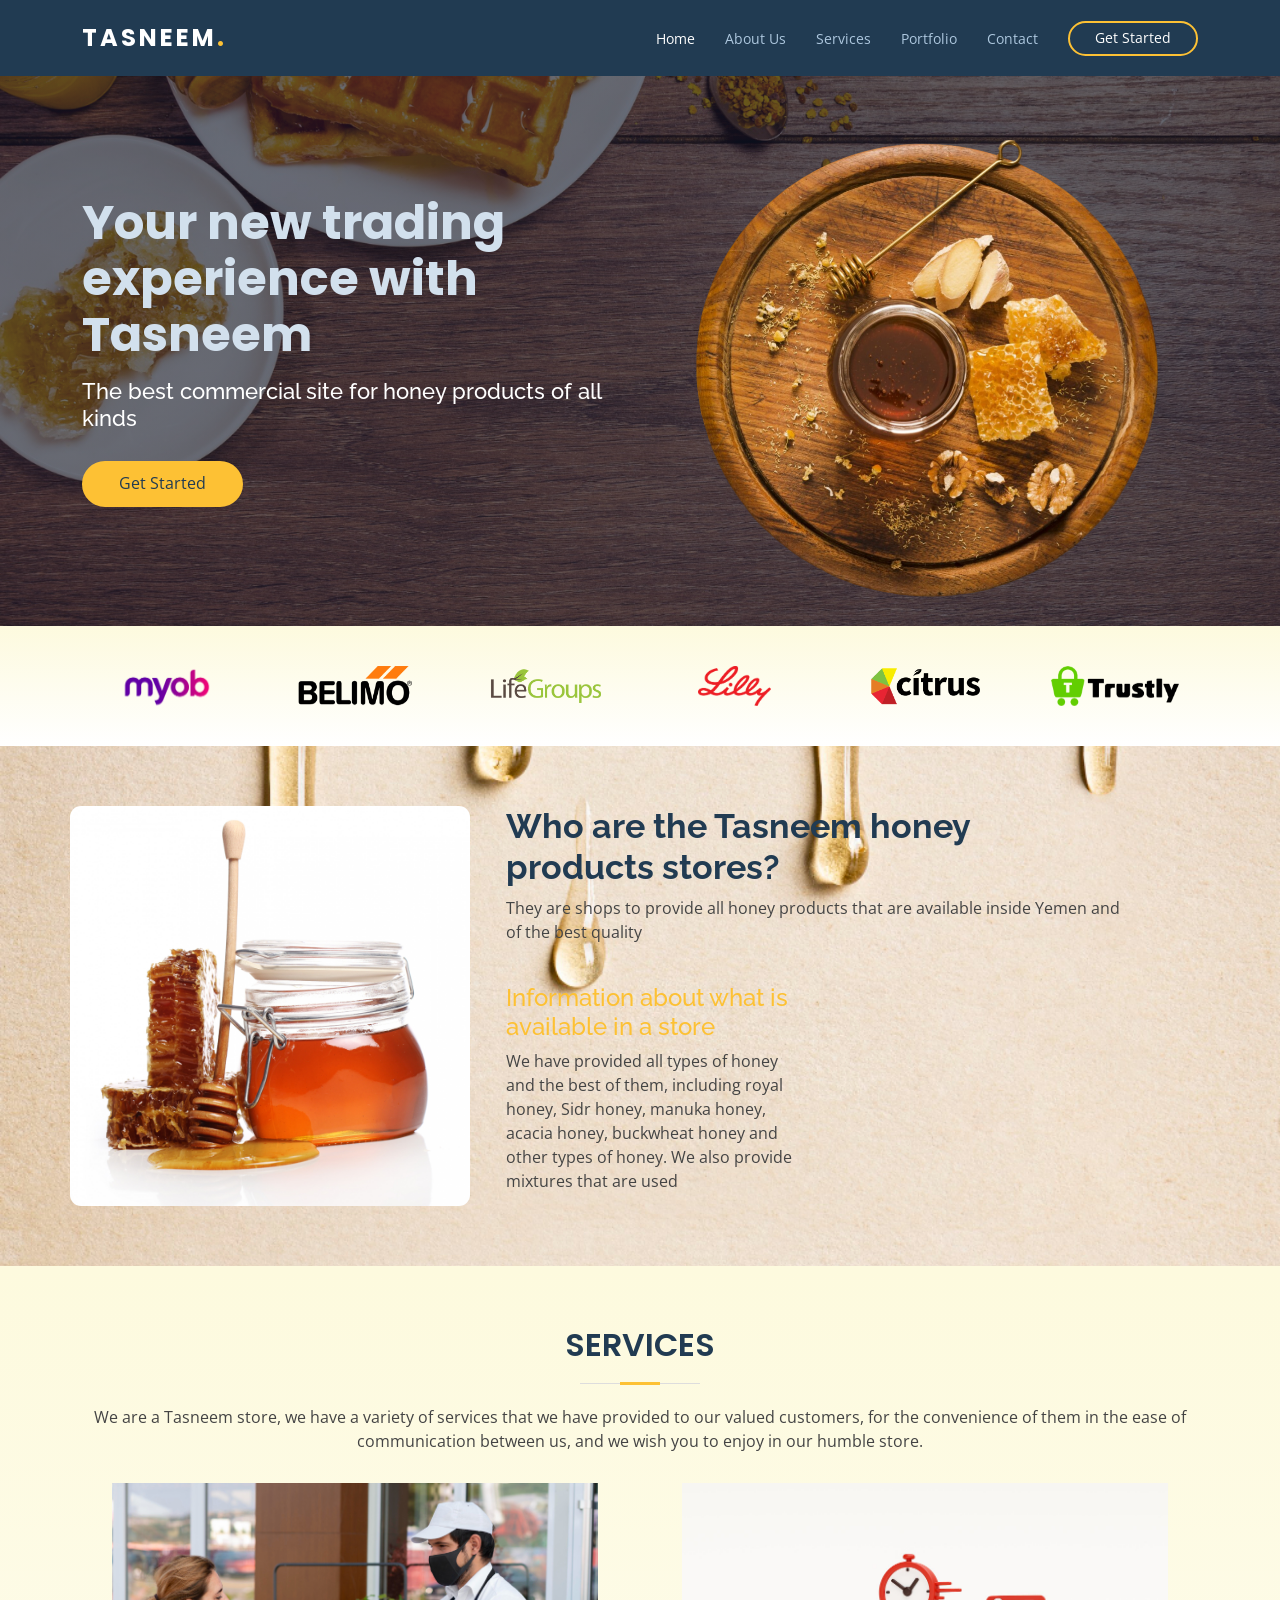
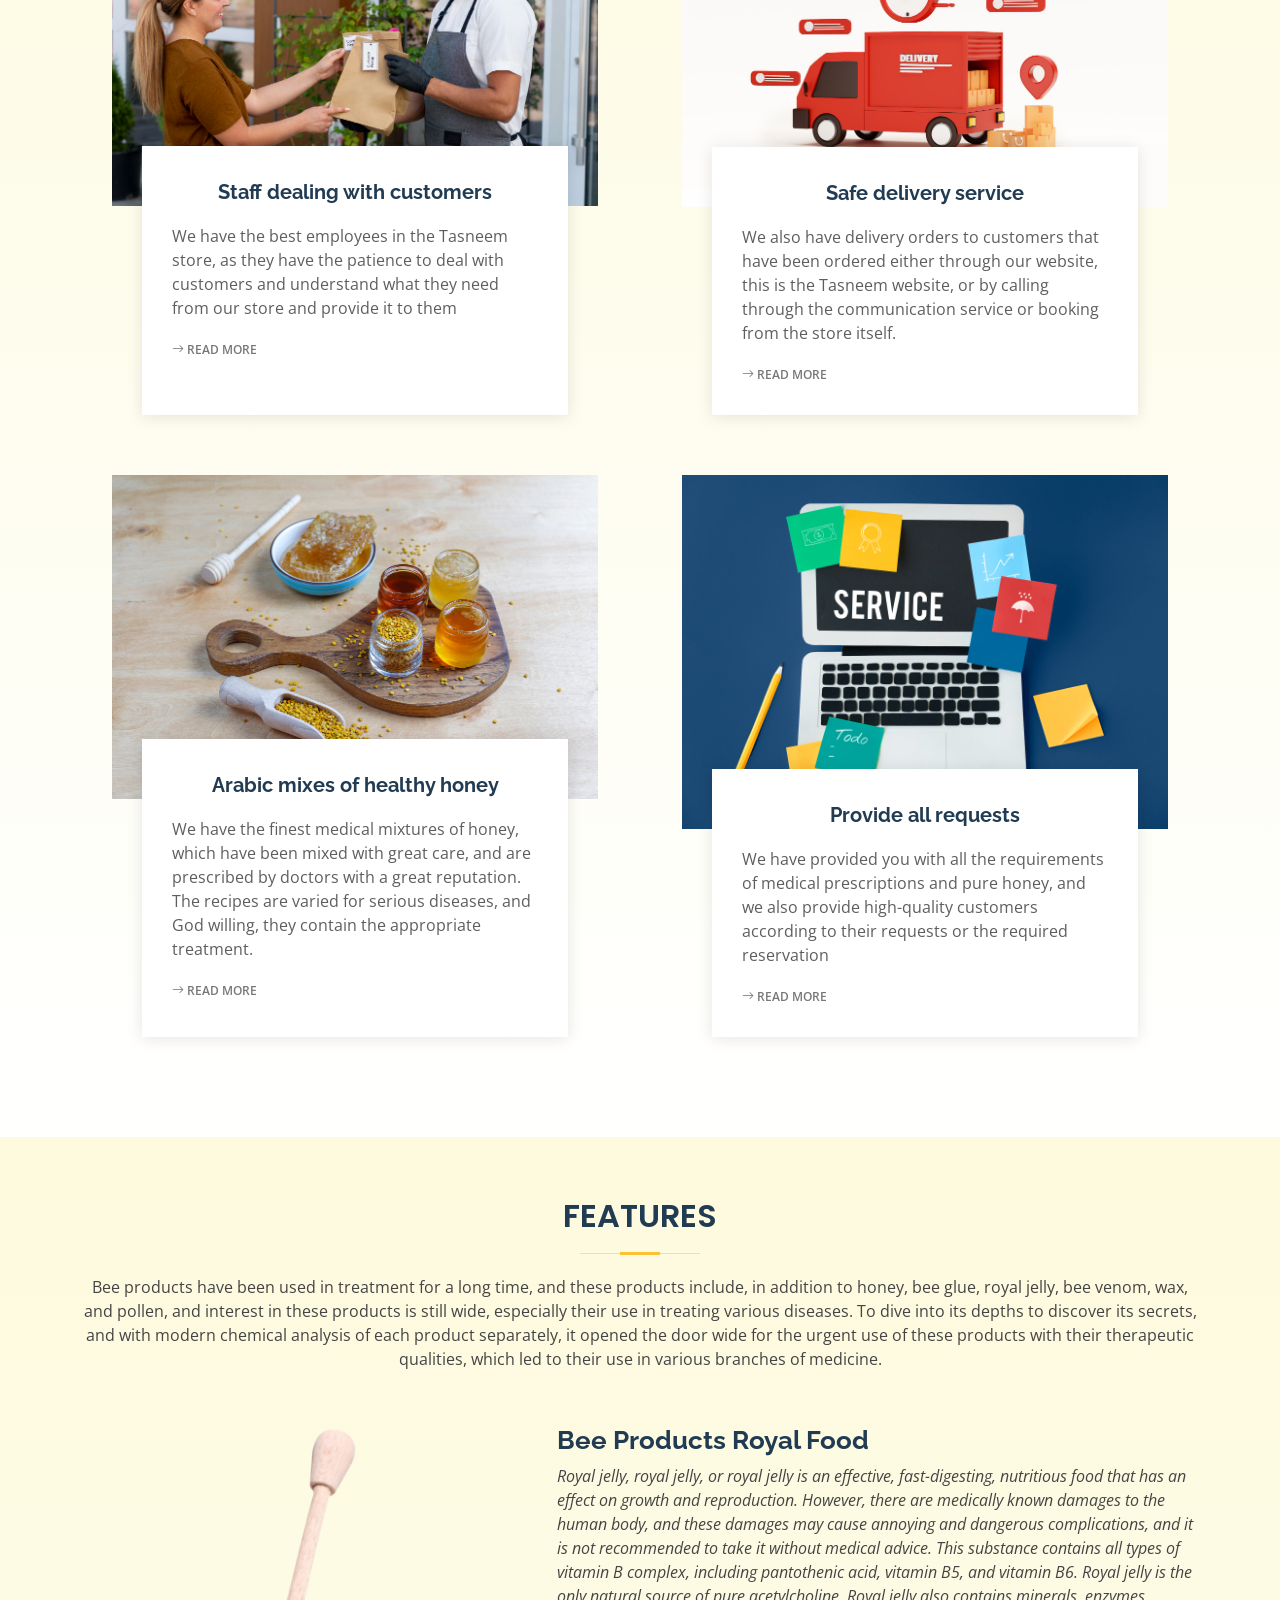
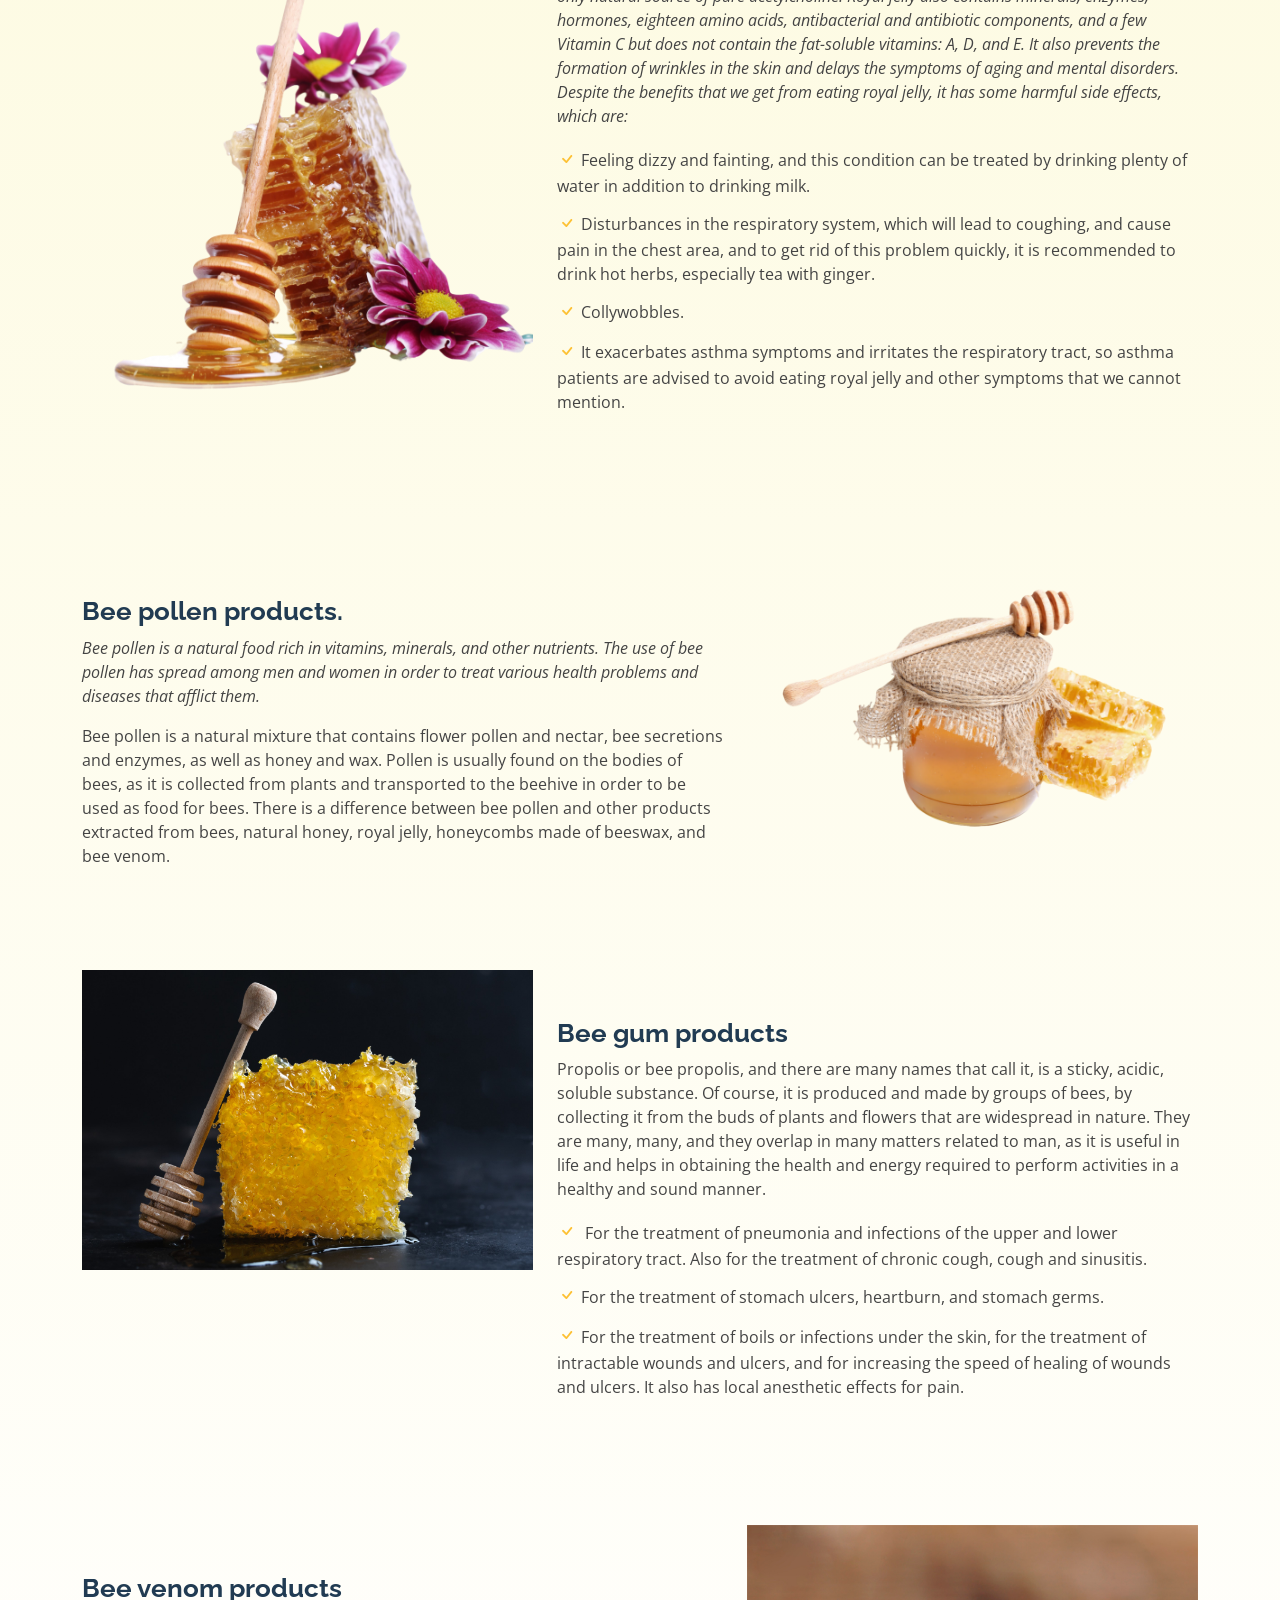
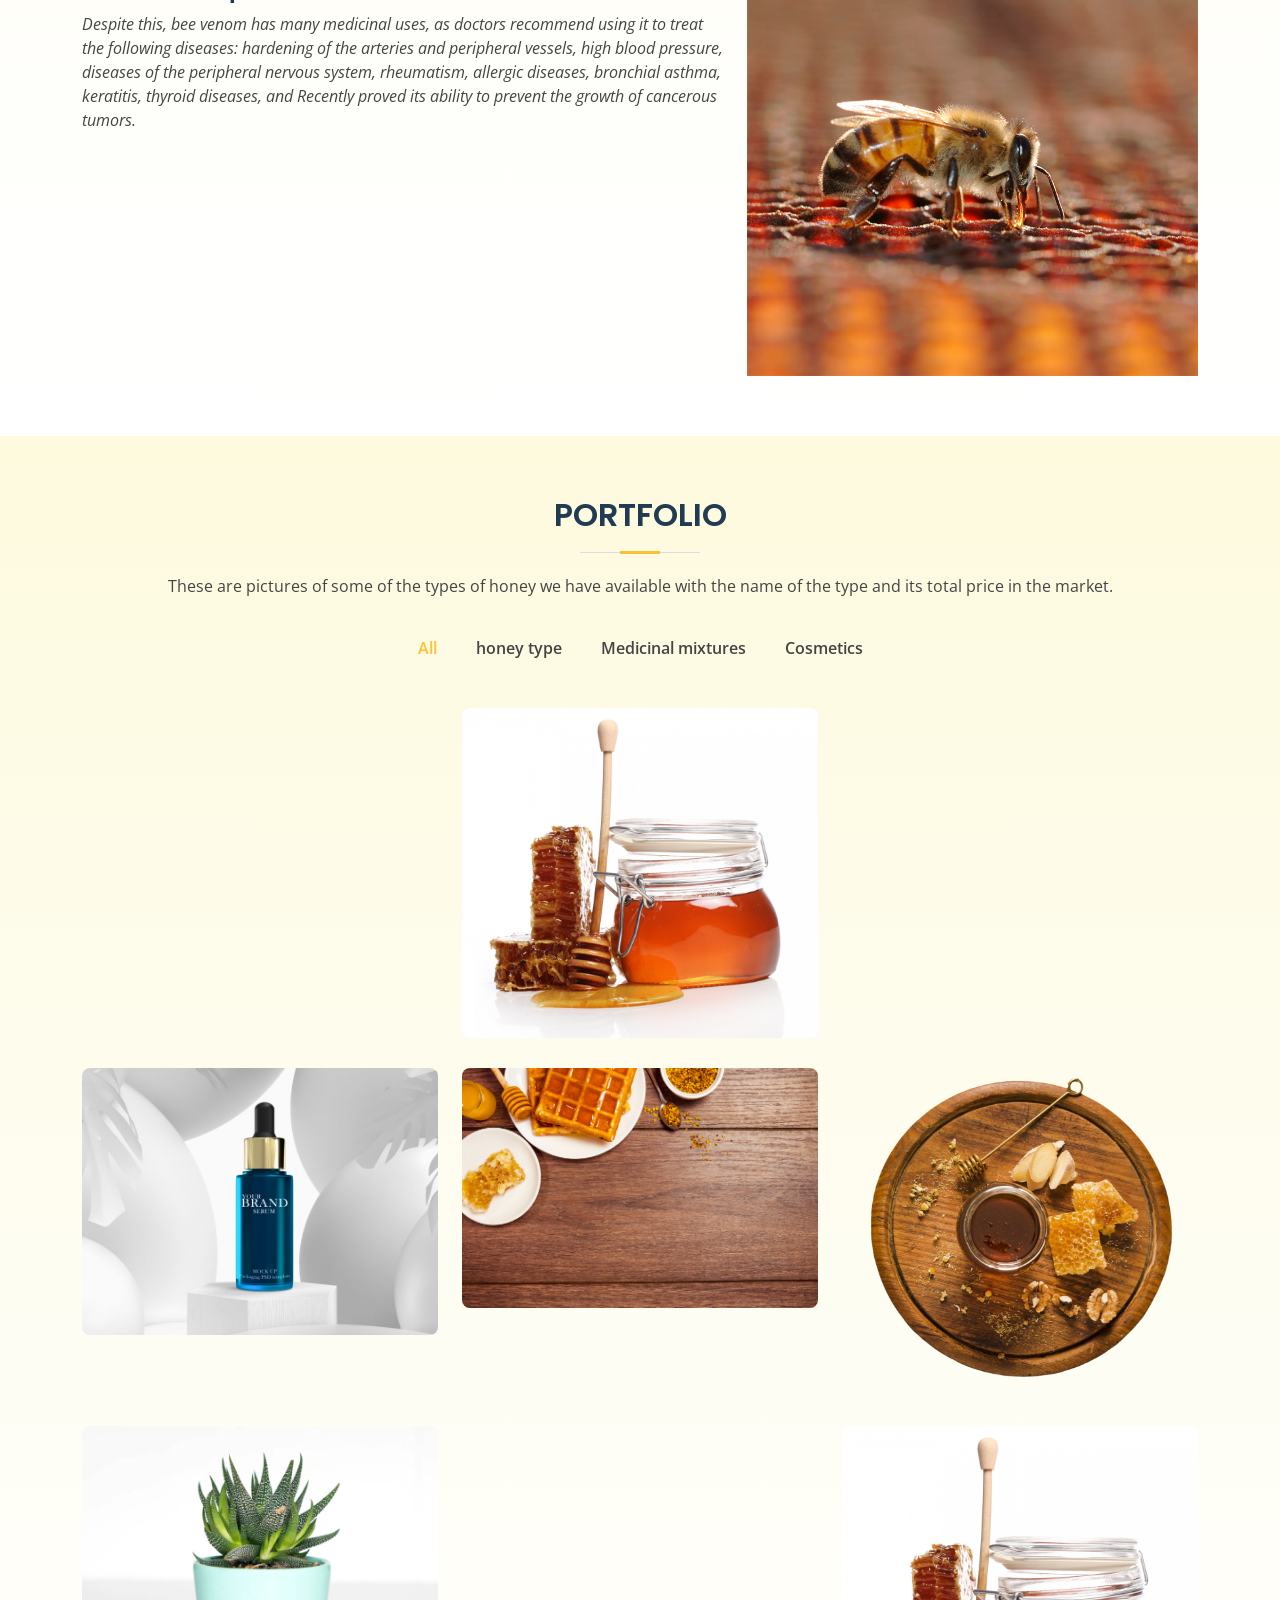
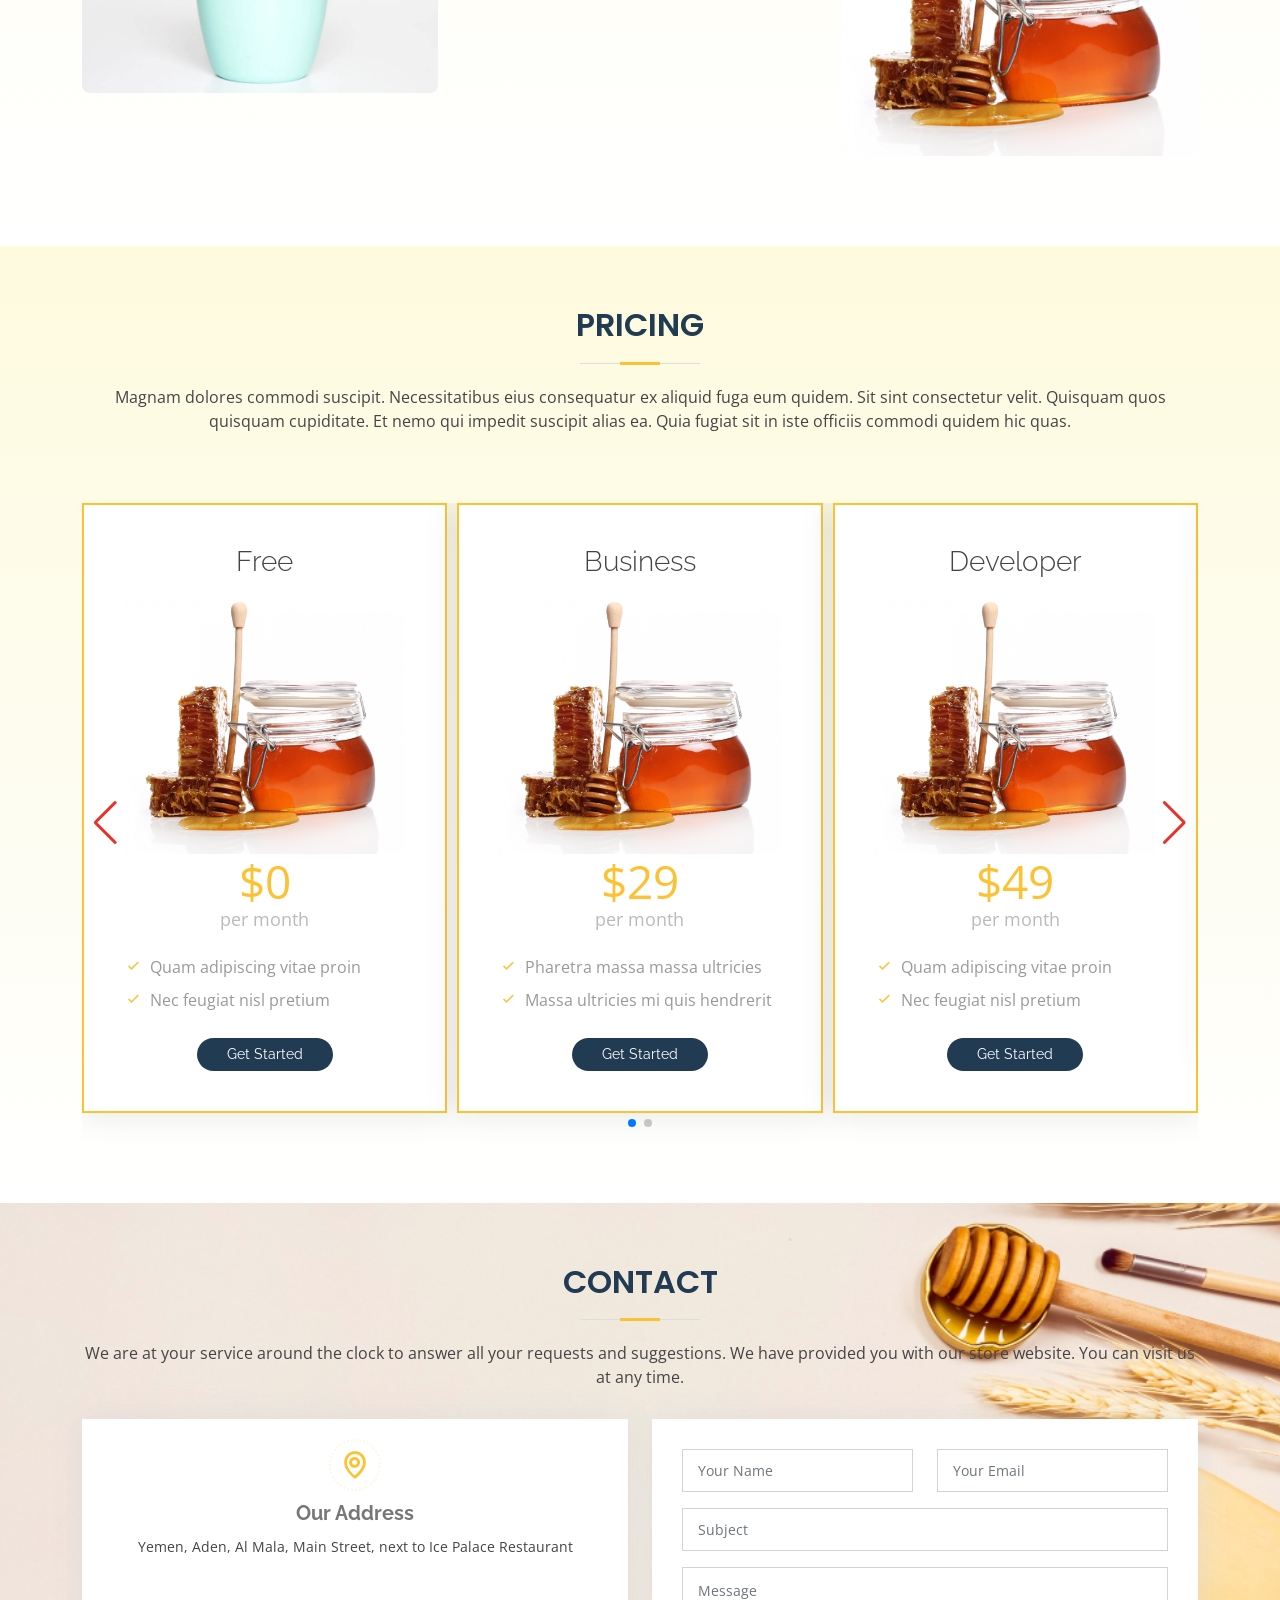
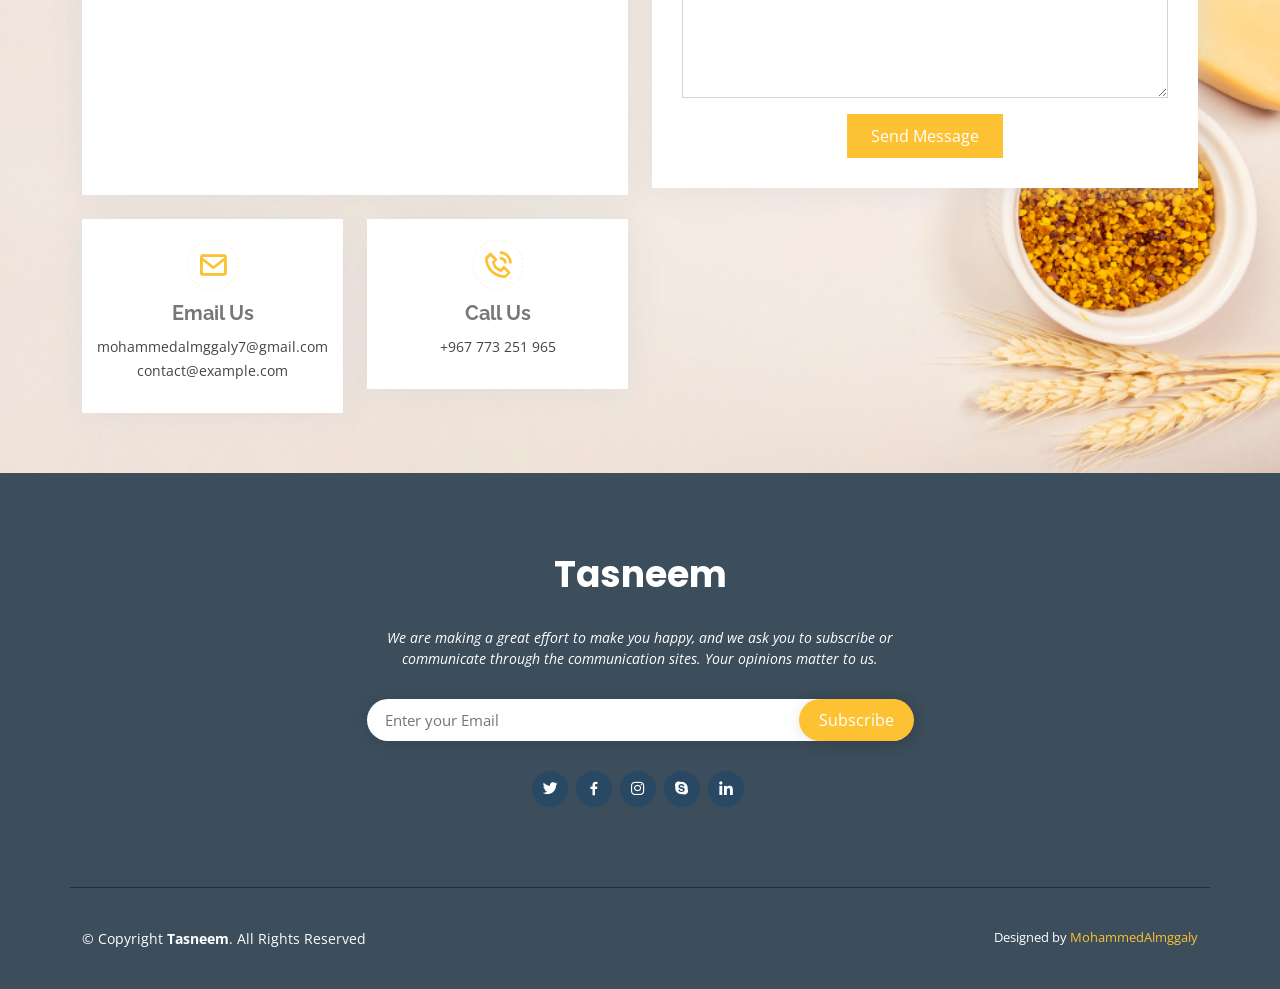
==== index.html @ 4b37748f "First Commit" ====
<!DOCTYPE html>
<html lang="en">

<head>
  <meta charset="utf-8">
  <meta content="width=device-width, initial-scale=1.0" name="viewport">

  <title>Honey Shop</title>
  <meta content="" name="description">
  <meta content="" name="keywords">

  <!-- Favicons--> 
  <link href="assets/img/jar-with-fresh-honey (1).jpg" rel="icon">
  <link href="assets/img/jar-with-fresh-honey (1).jpg" rel="apple-touch-icon"> 

  <!-- Google Fonts -->
  <link href="https://fonts.googleapis.com/css?family=Open+Sans:300,300i,400,400i,600,600i,700,700i|Raleway:300,300i,400,400i,500,500i,600,600i,700,700i|Poppins:300,300i,400,400i,500,500i,600,600i,700,700i" rel="stylesheet">

  <!-- Vendor CSS Files -->
  <link href="assets/vendor/aos/aos.css" rel="stylesheet">
  <link href="assets/vendor/bootstrap/css/bootstrap.min.css" rel="stylesheet">
  <link href="assets/vendor/bootstrap-icons/bootstrap-icons.css" rel="stylesheet">
  <link href="assets/vendor/boxicons/css/boxicons.min.css" rel="stylesheet">
  <link href="assets/vendor/glightbox/css/glightbox.min.css" rel="stylesheet">
  <link href="assets/vendor/swiper/swiper-bundle.min.css" rel="stylesheet">
  <link href="assets/css/style.css" rel="stylesheet">
  <!-- Link Swiper's CSS -->
  <link rel="stylesheet" href="swiper-8.4.4/package/swiper-bundle.min.css" />
  <script src="swiper-8.4.4/package/swiper-bundle.min.js"></script>
</head>

<body>

  <!-- ======= Header ======= -->
  <header id="header">
    <div class="container d-flex align-items-center justify-content-between">

      <div class="logo">
        <h1><a href="index.html">Tasneem<span>.</span></a></h1>
        <!-- Uncomment below if you prefer to use an image logo -->
        <!-- <a href="index.html"><img src="assets/img/logo.png" alt="" class="img-fluid"></a>-->
      </div>

      <nav id="navbar" class="navbar">
        <ul>
          <li><a class="nav-link scrollto active" href="#hero">Home</a></li>
          <li><a class="nav-link scrollto" href="#about">About Us</a></li>
          <li><a class="nav-link scrollto" href="#services">Services</a></li>
          <li><a class="nav-link scrollto" href="#portfolio">Portfolio</a></li>
          <li><a class="nav-link scrollto" href="#contact">Contact</a></li>
          <li><a class="getstarted scrollto" href="#about">Get Started</a></li>
        </ul>
        <i class="bi bi-list mobile-nav-toggle"></i>
      </nav><!-- .navbar -->

    </div>
  </header><!-- End Header -->

  <!-- ======= Hero Section ======= -->
  <section id="hero" class="hero-header">

    <div class="container">
      <div class="row d-flex align-items-center"">
      <div class=" col-lg-6 py-5 py-lg-0 order-2 order-lg-1" data-aos="fade-right">
        <h1>Your new trading experience with Tasneem</h1>
        <h2>The best commercial site for honey products of all kinds</h2>
        <a href="#about" class="btn-get-started scrollto">Get Started</a>
      </div>
      <div class="col-lg-6 order-1 order-lg-2 hero-img" data-aos="fade-left">
        <img src="assets/img/logo.png" class="img-fluid" alt="">
      </div>
    </div>
    </div>

  </section><!-- End Hero -->

  <main id="main">

    <!-- ======= Clients Section ======= -->
    <section id="clients" class="clients section-bg">
      <div class="container">

        <div class="row no-gutters clients-wrap clearfix wow fadeInUp">

          <div class="col-lg-2 col-md-4 col-6">
            <div class="client-logo">
              <img src="assets/img/clients/client-1.png" class="img-fluid" alt="" data-aos="flip-right">
            </div>
          </div>

          <div class="col-lg-2 col-md-4 col-6">
            <div class="client-logo">
              <img src="assets/img/clients/client-2.png" class="img-fluid" alt="" data-aos="flip-right" data-aos-delay="100">
            </div>
          </div>

          <div class="col-lg-2 col-md-4 col-6">
            <div class="client-logo">
              <img src="assets/img/clients/client-3.png" class="img-fluid" alt="" data-aos="flip-right" data-aos-delay="200">
            </div>
          </div>

          <div class="col-lg-2 col-md-4 col-6">
            <div class="client-logo">
              <img src="assets/img/clients/client-4.png" class="img-fluid" alt="" data-aos="flip-right" data-aos-delay="300">
            </div>
          </div>

          <div class="col-lg-2 col-md-4 col-6">
            <div class="client-logo">
              <img src="assets/img/clients/client-5.png" class="img-fluid" alt="" data-aos="flip-right" data-aos-delay="400">
            </div>
          </div>

          <div class="col-lg-2 col-md-4 col-6">
            <div class="client-logo">
              <img src="assets/img/clients/client-6.png" class="img-fluid" alt="" data-aos="flip-right" data-aos-delay="500">
            </div>
          </div>

        </div>

      </div>
    </section><!-- End Clients Section -->

    <!-- ======= About Section ======= -->
    <section id="about" class="about section-bg mohammed">
      <div class="container">

        <div class="row gy-4">
          <div class="image col-xl-5"></div>
          <div class="col-xl-7">
            <div class="content d-flex flex-column justify-content-center ps-0 ps-xl-4">
              <h3 data-aos="fade-in" data-aos-delay="100">Who are the Tasneem honey products stores?</h3>
              <p data-aos="fade-up">
                They are shops to provide all honey products that are available inside Yemen and of the best quality
              </p>
              <div class="row gy-4 mt-3">
                <div class="col-md-6" data-aos="fade-up" data-aos-delay="100">
                  <h4><a href="#">Information about what is available in a store</a></h4>
                  <p>We have provided all types of honey and the best of them, including royal honey, Sidr honey, manuka honey, acacia honey, buckwheat honey and other types of honey. We also provide mixtures that are used</p>
                </div>
              </div>
            </div><!-- End .content-->
          </div>
        </div>

      </div>
    </section><!-- End About Section -->

    <!-- ======= Services Section ======= -->
    <section id="services" class="services section-bg">
      <div class="container">

        <div class="section-title">
          <h2 data-aos="fade-in">Services</h2>
          <p data-aos="fade-in">We are a Tasneem store, we have a variety of services that we have provided to our valued customers, for the convenience of them in the ease of communication between us, and we wish you to enjoy in our humble store.</p>
        </div>

        <div class="row">
          <div class="col-md-6 d-flex" data-aos="fade-right">
            <div class="card">
              <div class="card-img">
                <img src="assets/img/SERVICES 1.jpg" alt="...">
              </div>
              <div class="card-body">
                <h5 class="card-title"><a href="">Staff dealing with customers</a></h5>
                <p class="card-text">We have the best employees in the Tasneem store, as they have the patience to deal with customers and understand what they need from our store and provide it to them</p>
                <div class="read-more"><a href="#"><i class="bi bi-arrow-right"></i> Read More</a></div>
              </div>
            </div>
          </div>
          <div class="col-md-6 d-flex" data-aos="fade-left">
            <div class="card">
              <div class="card-img">
                <img src="assets/img/SERVICES 2.jpg" alt="...">
              </div>
              <div class="card-body">
                <h5 class="card-title"><a href="">Safe delivery service</a></h5>
                <p class="card-text">We also have delivery orders to customers that have been ordered either through our website, this is the Tasneem website, or by calling through the communication service or booking from the store itself.</p>
                <div class="read-more"><a href="#"><i class="bi bi-arrow-right"></i> Read More</a></div>
              </div>
            </div>

          </div>
          <div class="col-md-6 d-flex" data-aos="fade-right">
            <div class="card">
              <div class="card-img">
                <img src="assets/img/SERVICES 3.jpg" alt="...">
              </div>
              <div class="card-body">
                <h5 class="card-title"><a href="">Arabic mixes of healthy honey</a></h5>
                <p class="card-text">We have the finest medical mixtures of honey, which have been mixed with great care, and are prescribed by doctors with a great reputation. The recipes are varied for serious diseases, and God willing, they contain the appropriate treatment.</p>
                <div class="read-more"><a href="#"><i class="bi bi-arrow-right"></i> Read More</a></div>
              </div>
            </div>
          </div>
          <div class="col-md-6 d-flex" data-aos="fade-left">
            <div class="card">
              <div class="card-img">
                <img src="assets/img/SERVICES 4.jpg" alt="...">
              </div>
              <div class="card-body">
                <h5 class="card-title"><a href="">Provide all requests</a></h5>
                <p class="card-text">We have provided you with all the requirements of medical prescriptions and pure honey, and we also provide high-quality customers according to their requests or the required reservation</p>
                <div class="read-more"><a href="#"><i class="bi bi-arrow-right"></i> Read More</a></div>
              </div>
            </div>
          </div>
        </div>

      </div>
    </section><!-- End Services Section -->

    <!-- ======= Features Section ======= -->
    <section id="features" class="features section-bg">
      <div class="container">

        <div class="section-title">
          <h2 data-aos="fade-in">Features</h2>
          <p data-aos="fade-in">Bee products have been used in treatment for a long time, and these products include, in addition to honey, bee glue, royal jelly, bee venom, wax, and pollen, and interest in these products is still wide, especially their use in treating various diseases. To dive into its depths to discover its secrets, and with modern chemical analysis of each product separately, it opened the door wide for the urgent use of these products with their therapeutic qualities, which led to their use in various branches of medicine.</p>
        </div>

        <div class="row content">
          <div class="col-md-5" data-aos="fade-right">
            <img src="assets/img/FEATURES 1.png" class="img-fluid" alt="">
          </div>
          <div class="col-md-7 pt-4" data-aos="fade-left">
            <h3>Bee Products Royal Food</h3>
            <p class="fst-italic">
              Royal jelly, royal jelly, or royal jelly is an effective, fast-digesting, nutritious food that has an effect on growth and reproduction. However, there are medically known damages to the human body, and these damages may cause annoying and dangerous complications, and it is not recommended to take it without medical advice.
              This substance contains all types of vitamin B complex, including pantothenic acid, vitamin B5, and vitamin B6. Royal jelly is the only natural source of pure acetylcholine. Royal jelly also contains minerals, enzymes, hormones, eighteen amino acids, antibacterial and antibiotic components, and a few Vitamin C but does not contain the fat-soluble vitamins: A, D, and E. It also prevents the formation of wrinkles in the skin and delays the symptoms of aging and mental disorders.
              Despite the benefits that we get from eating royal jelly, it has some harmful side effects, which are:
            </p>
            <ul>
              <li><i class="bi bi-check"></i>Feeling dizzy and fainting, and this condition can be treated by drinking plenty of water in addition to drinking milk.</li>
              <li><i class="bi bi-check"></i>Disturbances in the respiratory system, which will lead to coughing, and cause pain in the chest area, and to get rid of this problem quickly, it is recommended to drink hot herbs, especially tea with ginger.</li>
              <li><i class="bi bi-check"></i>Collywobbles.</li>
              <li><i class="bi bi-check"></i>It exacerbates asthma symptoms and irritates the respiratory tract, so asthma patients are advised to avoid eating royal jelly and other symptoms that we cannot mention.</li>
            </ul>
          </div>
        </div>

        <div class="row content">
          <div class="col-md-5 order-1 order-md-2" data-aos="fade-left">
            <img src="assets/img/FEATURES 2.png" class="img-fluid" alt="">
          </div>
          <div class="col-md-7 pt-5 order-2 order-md-1" data-aos="fade-right">
            <h3>Bee pollen products.</h3>
            <p class="fst-italic">
              Bee pollen is a natural food rich in vitamins, minerals, and other nutrients. The use of bee pollen has spread among men and women in order to treat various health problems and diseases that afflict them.
            </p>
            <p>
              Bee pollen is a natural mixture that contains flower pollen and nectar, bee secretions and enzymes, as well as honey and wax. 
              Pollen is usually found on the bodies of bees, as it is collected from plants and transported to the beehive in order to be used as food for bees.
              There is a difference between bee pollen and other products extracted from bees, natural honey, royal jelly, honeycombs made of beeswax, and bee venom.
            </p>
          </div>
        </div>

        <div class="row content">
          <div class="col-md-5" data-aos="fade-right">
            <img src="assets/img/FEATURES 3.jpg" class="img-fluid" alt="">
          </div>
          <div class="col-md-7 pt-5" data-aos="fade-left">
            <h3>Bee gum products</h3>
            <p>Propolis or bee propolis, and there are many names that call it, is a sticky, acidic, soluble substance. Of course, it is produced and made by groups of bees, by collecting it from the buds of plants and flowers that are widespread in nature. They are many, many, and they overlap in many matters related to man, as it is useful in life and helps in obtaining the health and energy required to perform activities in a healthy and sound manner.</p>
            <ul>
              <li><i class="bi bi-check"></i> For the treatment of pneumonia and infections of the upper and lower respiratory tract.
                                              Also for the treatment of chronic cough, cough and sinusitis.</li>
              <li><i class="bi bi-check"></i>For the treatment of stomach ulcers, heartburn, and stomach germs.</li>
              <li><i class="bi bi-check"></i>For the treatment of boils or infections under the skin, for the treatment of intractable wounds and ulcers, and for increasing the speed of healing of wounds and ulcers.
                                             It also has local anesthetic effects for pain.</li>
            </ul>
          </div>
        </div>

        <div class="row content">
          <div class="col-md-5 order-1 order-md-2" data-aos="fade-left">
            <img src="assets/img/FEATURES 4.jpg" class="img-fluid" alt="">
          </div>
          <div class="col-md-7 pt-5 order-2 order-md-1" data-aos="fade-right">
            <h3>Bee venom products</h3>
            <p class="fst-italic">
              Despite this, bee venom has many medicinal uses, as doctors recommend using it to treat the following diseases: hardening of the arteries and peripheral vessels, high blood pressure, diseases of the peripheral nervous system, rheumatism, allergic diseases, bronchial asthma, keratitis, thyroid diseases, and Recently proved its ability to prevent the growth of cancerous tumors.
            </p>
          </div>
        </div>

      </div>
    </section><!-- End Features Section -->

    <!-- ======= Portfolio Section ======= -->
    <section id="portfolio" class="portfolio section-bg">
      <div class="container">

        <div class="section-title">
          <h2 data-aos="fade-in">Portfolio</h2>
          <p data-aos="fade-in">These are pictures of some of the types of honey we have available with the name of the type and its total price in the market.</p>
        </div>

        <div class="row">
          <div class="col-lg-12">
            <ul id="portfolio-flters">
              <li data-filter="*" class="filter-active">All</li>
              <li data-filter=".filter-honey">honey type</li>
              <li data-filter=".filter-mixtures">Medicinal mixtures</li>
              <li data-filter=".filter-Cosmetics">Cosmetics</li>
            </ul>
          </div>
        </div>

        <div class="row portfolio-container" data-aos="fade-up">

          <div class="col-lg-4 col-md-6 portfolio-item filter-honey">
            <div class="portfolio-wrap">
              <img src="assets/img/fresh-honeycombs.jpg" class="img-fluid" alt="">
              <div class="portfolio-links">
                <a href="assets/img/fresh-honeycombs.jpg" data-gallery="portfolioGallery" class="portfolio-lightbox" title="Summer honey (talh)"><i class="bi bi-plus"></i></a>
                <a href="portfolio-details.html" title="More Details"><i class="bi bi-link"></i></a>
              </div>
              <div class="portfolio-info">
                <h4>Summer honey (talh)</h4>
                <p>$20 (kg)</p>
              </div>
            </div>
          </div>

          <div class="col-lg-4 col-md-6 portfolio-item filter-honey">
            <div class="portfolio-wrap">
              <img src="assets/img/jar-with-fresh-honey (1).jpg" class="img-fluid" alt="">
              <div class="portfolio-links">
                <a href="assets/img/jar-with-fresh-honey (1).jpg" data-gallery="portfolioGallery" class="portfolio-lightbox" title="Sidr honey (cans)"><i class="bi bi-plus"></i></a>
                <a href="portfolio-details.html" title="More Details"><i class="bi bi-link"></i></a>
              </div>
              <div class="portfolio-info">
                <h4>Sidr honey (cans)</h4>
                <p>$50 (kg)</p>
              </div>
            </div>
          </div>

          <div class="col-lg-4 col-md-6 portfolio-item filter-mixtures">
            <div class="portfolio-wrap">
              <img src="assets/img/backgrond 1.jpg" class="img-fluid" alt="">
              <div class="portfolio-links">
                <a href="assets/img/backgrond 1.jpg" data-gallery="portfolioGallery" class="portfolio-lightbox" title="Mixture of facial wrinkles"><i class="bi bi-plus"></i></a>
                <a href="portfolio-details.html" title="More Details"><i class="bi bi-link"></i></a>
              </div>
              <div class="portfolio-info">
                <h4>Mixture of facial wrinkles</h4>
                <p>$20 (kg)</p>
              </div>
            </div>
          </div>

          <div class="col-lg-4 col-md-6 portfolio-item filter-Cosmetics">
            <div class="portfolio-wrap">
              <img src="assets/img/portfolio/portfolio-2.jpg" class="img-fluid" alt="">
              <div class="portfolio-links">
                <a href="assets/img/portfolio/portfolio-2.jpg" data-gallery="portfolioGallery" class="portfolio-lightbox" title="To whiten the face"><i class="bi bi-plus"></i></a>
                <a href="portfolio-details.html" title="More Details"><i class="bi bi-link"></i></a>
              </div>
              <div class="portfolio-info">
                <h4>To whiten the face</h4>
                <p>$10</p>
              </div>
            </div>
          </div>

          <div class="col-lg-4 col-md-6 portfolio-item filter-honey">
            <div class="portfolio-wrap">
              <img src="assets/img/bakgrond 3.jpg" class="img-fluid" alt="">
              <div class="portfolio-links">
                <a href="assets/img/bakgrond 3.jpg" data-gallery="portfolioGallery" class="portfolio-lightbox" title="Alsal honey (al'athla)"><i class="bi bi-plus"></i></a>
                <a href="portfolio-details.html" title="More Details"><i class="bi bi-link"></i></a>
              </div>
              <div class="portfolio-info">
                <h4>Alsal honey (al'athla)</h4>
                <p>$30 (kg)</p>
              </div>
            </div>
          </div>

          <div class="col-lg-4 col-md-6 portfolio-item filter-mixtures">
            <div class="portfolio-wrap">
              <img src="assets/img/logo.png" class="img-fluid" alt="">
              <div class="portfolio-links">
                <a href="assets/img/logo.png" data-gallery="portfolioGallery" class="portfolio-lightbox" title="Queen mix"><i class="bi bi-plus"></i></a>
                <a href="portfolio-details.html" title="More Details"><i class="bi bi-link"></i></a>
              </div>
              <div class="portfolio-info">
                <h4>Queen mix</h4>
                <p>$10 (kg)</p>
              </div>
            </div>
          </div>

          <div class="col-lg-4 col-md-6 portfolio-item filter-Cosmetics">
            <div class="portfolio-wrap">
              <img src="assets/img/portfolio/portfolio-4.jpg" class="img-fluid" alt="">
              <div class="portfolio-links">
                <a href="assets/img/portfolio/portfolio-4.jpg" data-gallery="portfolioGallery" class="portfolio-lightbox" title="Card 1"><i class="bi bi-plus"></i></a>
                <a href="portfolio-details.html" title="More Details"><i class="bi bi-link"></i></a>
              </div>
              <div class="portfolio-info">
                <h4>mexi</h4>
                <p>$5</p>
              </div>
            </div>
          </div>

          <div class="col-lg-4 col-md-6 portfolio-item filter-mixtures">
            <div class="portfolio-wrap">
              <img src="assets/img/fresh-honeycombs.jpg" class="img-fluid" alt="">
              <div class="portfolio-links">
                <a href="assets/img/fresh-honeycombs.jpg" data-gallery="portfolioGallery" class="portfolio-lightbox" title="Magic mix"><i class="bi bi-plus"></i></a>
                <a href="portfolio-details.html" title="More Details"><i class="bi bi-link"></i></a>
              </div>
              <div class="portfolio-info">
                <h4>Magic mix</h4>
                <p>$30 (kg)</p>
              </div>
            </div>
          </div>

          <div class="col-lg-4 col-md-6 portfolio-item filter-honey">
            <div class="portfolio-wrap">
              <img src="assets/img/jar-with-fresh-honey (1).jpg" class="img-fluid" alt="">
              <div class="portfolio-links">
                <a href="assets/img/jar-with-fresh-honey (1).jpg" data-gallery="portfolioGallery" class="portfolio-lightbox" title="Almarai honey"><i class="bi bi-plus"></i></a>
                <a href="portfolio-details.html" title="More Details"><i class="bi bi-link"></i></a>
              </div>
              <div class="portfolio-info">
                <h4>Almarai honey</h4>
                <p>$20 (kg)</p>
              </div>
            </div>
          </div>

        </div>

      </div>
    </section><!-- End Portfolio Section -->

    <!-- ======= Pricing Section ======= -->
    <section id="pricing" class="pricing section-bg">
      <div class="container">

        <div class="section-title">
          <h2 data-aos="fade-in">Pricing</h2>
          <p data-aos="fade-in">Magnam dolores commodi suscipit. Necessitatibus eius consequatur ex aliquid fuga eum quidem. Sit sint consectetur velit. Quisquam quos quisquam cupiditate. Et nemo qui impedit suscipit alias ea. Quia fugiat sit in iste officiis commodi quidem hic quas.</p>
        </div>

        <div class="row no-gutters">
        <div class="col">
         <!-- Swiper slider -->
          <div class="swiper out">
            <div class="swiper-wrapper">
          <div class="swiper-slide">
          <div class="box" data-aos="fade-left">
            <h3>Free</h3>
            <img src="assets/img/jar-with-fresh-honey (1).jpg" class="img-fluid" alt="">
            <h4>$0<span>per month</span></h4>
            <ul>
              <li><i class="bx bx-check"></i> Quam adipiscing vitae proin</li>
              <li><i class="bx bx-check"></i> Nec feugiat nisl pretium</li>
            </ul>
            <a href="#" class="get-started-btn">Get Started</a>
          </div>
          </div>

          <div class="swiper-slide">
          <div class="box" data-aos="zoom-in">
            <h3>Business</h3>
            <img src="assets/img/jar-with-fresh-honey (1).jpg" class="img-fluid" alt="">
            <h4>$29<span>per month</span></h4>
            <ul>
              <li><i class="bx bx-check"></i> Pharetra massa massa ultricies</li>
              <li><i class="bx bx-check"></i> Massa ultricies mi quis hendrerit</li>
            </ul>
            <a href="#" class="get-started-btn">Get Started</a>
          </div>
          </div>

          <div class="swiper-slide">
          <div class="box" data-aos="fade-right">
            <h3>Developer</h3>
            <img src="assets/img/jar-with-fresh-honey (1).jpg" class="img-fluid" alt="">
            <h4>$49<span>per month</span></h4>
            <ul>
              <li><i class="bx bx-check"></i> Quam adipiscing vitae proin</li>
              <li><i class="bx bx-check"></i> Nec feugiat nisl pretium</li>
            </ul>
            <a href="#" class="get-started-btn">Get Started</a>
          </div>
        </div>
        <div class="swiper-slide">
          <div class="box" data-aos="fade-right">
            <h3>Developer</h3>
            <img src="assets/img/fresh-honeycombs (1).jpg" class="img-fluid" alt="">
            <h4>$49<span>per month</span></h4>
            <ul>
              <li><i class="bx bx-check"></i> Quam adipiscing vitae proin</li>
              <li><i class="bx bx-check"></i> Nec feugiat nisl pretium</li>
            </ul>
            <a href="#" class="get-started-btn">Get Started</a>
          </div>
        </div>
        <div class="swiper-slide">
          <div class="box" data-aos="fade-right">
            <h3>Developer</h3>
            <img src="assets/img/honey logo.png" class="img-fluid" alt="">
            <h4>$49<span>per month</span></h4>
            <ul>
              <li><i class="bx bx-check"></i> Quam adipiscing vitae proin</li>
              <li><i class="bx bx-check"></i> Nec feugiat nisl pretium</li>
            </ul>
            <a href="#" class="get-started-btn">Get Started</a>
          </div></div>
      </div>
      <div class="swiper-button-next" style="color: #ea3128;"></div>
      <div class="swiper-button-prev" style="color: #ea3128;"></div>
      <div class="swiper-pagination"></div>
    </div>

      <!-- Swiper JS -->
      <script src="https://cdn.jsdelivr.net/npm/swiper/swiper-bundle.min.js"></script>

      <!-- Initialize Swiper -->
      <script>
          var swiper = new Swiper(".out", {
              breakpoints: {
                  300: {
              slidesPerView: 1,
              spaceBetween: 20,
              slidesPerGroup: 1,
                  },
                  640: {
              slidesPerView: 2,
              spaceBetween: 20,
              slidesPerGroup: 2,
                  },
                  991: {
              slidesPerView: 3,
              spaceBetween: 10,
              slidesPerGroup: 3,
                  },
              },
              loop: true,
              loopFillGroupWithBlank: true,
              pagination: {
                  el: ".swiper-pagination",
                  clickable: true,
              },
              navigation: {
                  nextEl: ".swiper-button-next",
                  prevEl: ".swiper-button-prev",
              },
          });

      </script>

          </div>
          </div>

      </div>
    </section><!-- End Pricing Section -->

    <!-- ======= Contact Section ======= -->
    <section id="contact" class="contact section-bg honey-bg">
      <div class="container" data-aos="fade-up">

        <div class="section-title">
          <h2>Contact</h2>
          <p>We are at your service around the clock to answer all your requests and suggestions. We have provided you with our store website. You can visit us at any time.</p>
        </div>

        <div class="row">

          <div class="col-lg-6">

            <div class="row">
              <div class="col-md-12">
                <div class="info-box" data-aos="fade-up">
                  <i class="bx bx-map"></i>
                  <h3>Our Address</h3>
                  <p>Yemen, Aden, Al Mala, Main Street, next to Ice Palace Restaurant</p>
                  <iframe src="https://www.google.com/maps/embed?pb=!1m18!1m12!1m3!1d15563.31156018128!2d45.0211508185724!3d12.789681225610526!2m3!1f0!2f0!3f0!3m2!1i1024!2i768!4f13.1!3m3!1m2!1s0x3df5f63b11e9cb75%3A0x16e1a3e923f781d!2z2KfZhNmF2LnZhNin2Iwg2LnYr9mG2Iwg2KfZhNmK2Y7ZhdmO2YY!5e0!3m2!1sar!2s!4v1685649461521!5m2!1sar!2s" width="100%" height="200" style="border:0;" allowfullscreen="" loading="lazy" referrerpolicy="no-referrer-when-downgrade"></iframe>
                </div>
              </div>
              <div class="col-md-6">
                <div class="info-box mt-4" data-aos="fade-up" data-aos-delay="100">
                  <i class="bx bx-envelope"></i>
                  <h3>Email Us</h3>
                  <p>mohammedalmggaly7@gmail.com<br>contact@example.com</p>
                </div>
              </div>
              <div class="col-md-6">
                <div class="info-box mt-4" data-aos="fade-up" data-aos-delay="100">
                  <i class="bx bx-phone-call"></i>
                  <h3>Call Us</h3>
                  <p>+967 773 251 965</p>
                </div>
              </div>
            </div>

          </div>

          <div class="col-lg-6 mt-4 mt-lg-0">
            <form action="forms/contact.php" method="post" role="form" class="php-email-form w-100" data-aos="fade-up">
              <div class="row">
                <div class="col-md-6 form-group">
                  <input type="text" name="name" class="form-control" id="name" placeholder="Your Name" required>
                </div>
                <div class="col-md-6 form-group mt-3 mt-md-0">
                  <input type="email" class="form-control" name="email" id="email" placeholder="Your Email" required>
                </div>
              </div>
              <div class="form-group mt-3">
                <input type="text" class="form-control" name="subject" id="subject" placeholder="Subject" required>
              </div>
              <div class="form-group mt-3">
                <textarea class="form-control" name="message" rows="5" placeholder="Message" required></textarea>
              </div>
              <div class="my-3">
                <div class="loading">Loading</div>
                <div class="error-message"></div>
                <div class="sent-message">Your message has been sent. Thank you!</div>
              </div>
              <div class="text-center"><button type="submit">Send Message</button></div>
            </form>
          </div>

        </div>

      </div>
    </section><!-- End Contact Section -->

  </main><!-- End #main -->

  <!-- ======= Footer ======= -->
  <footer id="footer">

    <div class="footer-top">

      <div class="container">

        <div class="row  justify-content-center">
          <div class="col-lg-6">
            <h3>Tasneem</h3>
            <p>We are making a great effort to make you happy, and we ask you to subscribe or communicate through the communication sites. Your opinions matter to us.</p>
          </div>
        </div>

        <div class="row footer-newsletter justify-content-center">
          <div class="col-lg-6">
            <form action="" method="post">
              <input type="email" name="email" placeholder="Enter your Email"><input type="submit" value="Subscribe">
            </form>
          </div>
        </div>

        <div class="social-links">
          <a href="#" class="twitter"><i class="bx bxl-twitter"></i></a>
          <a href="#" class="facebook"><i class="bx bxl-facebook"></i></a>
          <a href="#" class="instagram"><i class="bx bxl-instagram"></i></a>
          <a href="#" class="google-plus"><i class="bx bxl-skype"></i></a>
          <a href="#" class="linkedin"><i class="bx bxl-linkedin"></i></a>
        </div>

      </div>
    </div>

    <div class="container footer-bottom clearfix">
      <div class="copyright">
        &copy; Copyright <strong><span>Tasneem</span></strong>. All Rights Reserved
      </div>
      <div class="credits">
        Designed by <a href="mohammedalmggaly7@gmail.com">MohammedAlmggaly</a>
      </div>
    </div>
  </footer><!-- End Footer -->

  <a href="#" class="back-to-top d-flex align-items-center justify-content-center"><i class="bi bi-arrow-up-short"></i></a>

  <!-- Vendor JS Files -->
  <script src="assets/vendor/aos/aos.js"></script>
  <script src="assets/vendor/bootstrap/js/bootstrap.bundle.min.js"></script>
  <script src="assets/vendor/glightbox/js/glightbox.min.js"></script>
  <script src="assets/vendor/isotope-layout/isotope.pkgd.min.js"></script>
  <script src="assets/vendor/swiper/swiper-bundle.min.js"></script>
  <script src="assets/vendor/php-email-form/validate.js"></script>

  <!-- Template Main JS File -->
  <script src="assets/js/main.js"></script>

</body>

</html>
---- assets/css/style.css ----
/*--------------------------------------------------------------
# General
--------------------------------------------------------------*/
body {
  font-family: "Open Sans", sans-serif;
  color: #444444;
}

a {
  color: #fdc134;
  text-decoration: none;
}

a:hover {
  color: #fdd067;
  text-decoration: none;
}

h1,
h2,
h3,
h4,
h5,
h6 {
  font-family: "Raleway", sans-serif;
}

/*--------------------------------------------------------------
# Back to top button
--------------------------------------------------------------*/
.back-to-top {
  position: fixed;
  visibility: hidden;
  opacity: 0;
  right: 15px;
  bottom: 15px;
  z-index: 99999;
  background: #213b52;
  width: 40px;
  height: 40px;
  border-radius: 50px;
  transition: all 0.4s;
}

.back-to-top i {
  font-size: 24px;
  color: #fff;
  line-height: 0;
}

.back-to-top:hover {
  background: #fdc134;
  color: #fff;
}

.back-to-top.active {
  visibility: visible;
  opacity: 1;
}

/*--------------------------------------------------------------
# Disable aos animation delay on mobile devices
--------------------------------------------------------------*/
@media screen and (max-width: 768px) {
  [data-aos-delay] {
    transition-delay: 0 !important;
  }
}

/*--------------------------------------------------------------
# Header
--------------------------------------------------------------*/
#header {
  z-index: 997;
  transition: all 0.5s;
  padding: 16px 0;
  background: #213b52;
  
}

#header .logo h1 {
  font-size: 24px;
  margin: 0;
  padding: 10px 0;
  line-height: 1;
  font-weight: 700;
  letter-spacing: 3px;
  text-transform: uppercase;
  font-family: "Poppins", sans-serif;
}

#header .logo h1 a,
#header .logo h1 a:hover {
  color: #fff;
  text-decoration: none;
}

#header .logo h1 a span,
#header .logo h1 a:hover span {
  color: #fdc134;
}

#header .logo img {
  padding: 0;
  margin: 0;
  max-height: 40px;
}

/*--------------------------------------------------------------
# Navigation Menu
--------------------------------------------------------------*/
/**
* Desktop Navigation 
*/
.navbar {
  padding: 0;
}

.navbar ul {
  margin: 0;
  padding: 0;
  display: flex;
  list-style: none;
  align-items: center;
}

.navbar li {
  position: relative;
}

.navbar a,
.navbar a:focus {
  display: flex;
  align-items: center;
  justify-content: space-between;
  padding: 10px 0 10px 30px;
  font-size: 14px;
  color: #adc7de;
  white-space: nowrap;
  transition: 0.3s;
}

.navbar a i,
.navbar a:focus i {
  font-size: 12px;
  line-height: 0;
  margin-left: 5px;
}

.navbar a:hover,
.navbar .active,
.navbar .active:focus,
.navbar li:hover>a {
  color: #fff;
}

.navbar .getstarted,
.navbar .getstarted:focus {
  background: #213b52;
  color: #fff;
  padding: 4px 25px 6px 25px;
  margin-left: 30px;
  border-radius: 50px;
  border: 2px solid #fdc134;
}

.navbar .getstarted:hover,
.navbar .getstarted:focus:hover {
  background: #fdc134;
  color: #213b52;
}
/**
* Mobile Navigation 
*/
.mobile-nav-toggle {
  color: #fdc134;
  font-size: 28px;
  cursor: pointer;
  display: none;
  line-height: 0;
  transition: 0.5s;
  position: fixed;
  right: 15px;
  top: 15px;
  z-index: 9998;
  border: 0;
}

@media (max-width: 991px) {
  .mobile-nav-toggle {
    display: block;
  }

  .navbar ul {
    display: none;
  }
}

.navbar-mobile {
  position: fixed;
  overflow: hidden;
  top: 0;
  right: 0;
  left: 0;
  bottom: 0;
  background: rgba(18, 33, 46, 0.9);
  transition: 0.3s;
  z-index: 999;
}

.navbar-mobile .mobile-nav-toggle {
  position: absolute;
  top: 15px;
  right: 15px;
}

.navbar-mobile ul {
  display: block;
  position: absolute;
  top: 55px;
  right: 15px;
  bottom: 15px;
  left: 15px;
  padding: 10px 0;
  border-radius: 10px;
  background-color: #fff;
  overflow-y: auto;
  transition: 0.3s;
}

.navbar-mobile a,
.navbar-mobile a:focus {
  padding: 10px 20px;
  font-size: 15px;
  color: #213b52;
}

.navbar-mobile a:hover,
.navbar-mobile .active,
.navbar-mobile li:hover>a {
  color: #fdc134;
}

.navbar-mobile .getstarted,
.navbar-mobile .getstarted:focus {
  margin: 15px;
  display: block;
  border: 0;
}
/*--------------------------------------------------------------
# Hero Section
--------------------------------------------------------------*/
#hero {
  width: 100%;
  padding: 0 0 0 0;
  background: linear-gradient(rgba(15, 23, 43, 0.63), rgba(15, 23, 43, 0.616)), url(../img/bakgrond\ 3.jpg);
  background-position: center center;
  background-repeat: no-repeat;
  background-size: cover;
}

#hero h1 {
  margin: 0 0 15px 0;
  font-size: 48px;
  font-weight: 700;
  line-height: 56px;
  color: #d2e0ed;
  font-family: "Poppins", sans-serif;
}

#hero h2 {
  color: #fff;
  margin-bottom: 30px;
  font-size: 22px;
}

#hero .btn-get-started {
  color: #213b52;
  border-radius: 50px;
  padding: 8px 35px 10px 35px;
  border: 2px solid #fdc134;
  transition: all ease-in-out 0.3s;
  display: inline-block;
  background: #fdc134;
}

#hero .btn-get-started:hover {
  background: transparent;
  color: #fff;
}

@media (max-width: 991px) {
  #hero .hero-img {
    text-align: center;
  }

  #hero .hero-img img {
    width: 50%;
  }
}

@media (max-width: 768px) {
  #hero {
    -moz-text-align-last: center;
    text-align-last: center;
  }

  #hero h1 {
    font-size: 28px;
    line-height: 36px;
  }

  #hero h2 {
    font-size: 18px;
    line-height: 24px;
    margin-bottom: 30px;
  }

  #hero .hero-img img {
    width: 70%;
  }
}

@media (max-width: 575px) {
  #hero .hero-img img {
    width: 80%;
  }
}
.hero-header img {
  animation: imgRotate 50s linear infinite;
  margin-top: 3rem;
}
@keyframes imgRotate { 
  100% { 
      transform: rotate(360deg); 
  } 
}

/*--------------------------------------------------------------
# Sections General
--------------------------------------------------------------*/
section {
  padding: 60px 0;
  overflow: hidden;
}

.section-bg {
  background: linear-gradient(180deg, #fdfade 0%, #fff 100%);
}
.mohammed{
  width: 100%;
  height: auto;
  background-image: url("../img/abouts.jpg");
  background-size: cover;
  background-position:center;
  background-repeat: no-repeat;
}
.honey-bg{
  width: 100%;
  height: auto;
  background-image: url("../img/hol.jpg");
  background-size: cover;
  background-position:center;
  background-repeat: no-repeat;
}

.section-title {
  text-align: center;
  padding-bottom: 30px;
}

.section-title h2 {
  font-size: 32px;
  font-weight: 600;
  text-transform: uppercase;
  margin-bottom: 20px;
  padding-bottom: 20px;
  position: relative;
  font-family: "Poppins", sans-serif;
  color: #213b52;
}

.section-title h2::before {
  content: "";
  position: absolute;
  display: block;
  width: 120px;
  height: 1px;
  background: #ddd;
  bottom: 1px;
  left: calc(50% - 60px);
}

.section-title h2::after {
  content: "";
  position: absolute;
  display: block;
  width: 40px;
  height: 3px;
  background: #fdc134;
  bottom: 0;
  left: calc(50% - 20px);
}

.section-title p {
  margin-bottom: 0;
}

/*--------------------------------------------------------------
# Breadcrumbs
--------------------------------------------------------------*/
.breadcrumbs {
  padding: 15px 0;
  background-color: #f6f9fb;
  min-height: 40px;
}

.breadcrumbs h2 {
  font-size: 24px;
  font-weight: 300;
}

.breadcrumbs ol {
  display: flex;
  flex-wrap: wrap;
  list-style: none;
  padding: 0;
  margin: 0;
  font-size: 14px;
}

.breadcrumbs ol li+li {
  padding-left: 10px;
}

.breadcrumbs ol li+li::before {
  display: inline-block;
  padding-right: 10px;
  color: #6c757d;
  content: "/";
}

@media (max-width: 768px) {
  .breadcrumbs .d-flex {
    display: block !important;
  }

  .breadcrumbs ol {
    display: block;
  }

  .breadcrumbs ol li {
    display: inline-block;
  }
}

/*--------------------------------------------------------------
# Clients
--------------------------------------------------------------*/
.clients {
  padding: 0;
}

.clients .client-logo {
  display: flex;
  justify-content: center;
  align-items: center;
  overflow: hidden;
  height: 120px;
}

.clients .client-logo img {
  height: 40px;
}

.clients .client-logo:hover img {
  transform: scale(1.2);
}

.clients img {
  transition: all 0.4s ease-in-out;
}

/*--------------------------------------------------------------
# About
--------------------------------------------------------------*/
.about .content h3 {
  font-weight: 700;
  font-size: 34px;
  color: #213b52;
}

.about .content p {
  margin-bottom: 0;
}

.about .content .icon-box h4 {
  font-size: 20px;
  font-weight: 700;
  margin: 5px 0 10px 60px;
  color: #213b52;
}

.about .content .icon-box h4 a {
  color: #213b52;
  transition: 0.3s;
}

.about .content .icon-box h4 a:hover {
  color: #fdc134;
}

.about .content .icon-box i {
  font-size: 48px;
  float: left;
  color: #fdc134;
}

.about .content .icon-box p {
  font-size: 15px;
  color: #848484;
  margin-left: 60px;
}

.about .image {
  background-image: url("../img/jar-with-fresh-honey\ \(1\).jpg");
  background-size: 100% 100%;
  min-height: 400px;
  width: 400px;
  border-radius: 11px;
}

@media (max-width: 667px) {
  .about .image img {
    max-width: 100%;
  }
}

/*--------------------------------------------------------------
# Services
--------------------------------------------------------------*/
.services {
  padding-bottom: 40px;
}

.services .card {
  border: 0;
  padding: 0 30px;
  margin-bottom: 60px;
  position: relative;
  background: transparent;
}

.services .card-img {
  overflow: hidden;
  z-index: 9;
  border-radius: 0;
}

.services .card-img img {
  max-width: 100%;
  transition: all 0.3s ease-in-out;
}

.services .card-body {
  z-index: 10;
  background: #fff;
  border-top: 4px solid #fff;
  padding: 30px;
  box-shadow: 0px 2px 15px rgba(0, 0, 0, 0.1);
  transition: 0.3s;
  margin-top: -60px;
  margin-left: 30px;
  width: calc(100% - 60px);
}

@media (max-width: 640px) {
  .services .card-body {
    margin-left: 15px;
    width: calc(100% - 30px);
  }
}

.services .card-title {
  font-weight: 700;
  text-align: center;
  margin-bottom: 20px;
}

.services .card-title a {
  color: #213b52;
  transition: 0.3s;
}

.services .card-text {
  color: #5e5e5e;
}

.services .read-more a {
  color: #777777;
  text-transform: uppercase;
  font-weight: 600;
  font-size: 12px;
  transition: 0.3s;
}

.services .read-more a:hover {
  color: #fdc134;
}

.services .card:hover img {
  transform: scale(1.1);
}

.services .card:hover .card-body {
  border-color: #fdc134;
}

.services .card:hover .card-body .card-title a {
  color: #fdc134;
}

/*--------------------------------------------------------------
# Features
--------------------------------------------------------------*/
.features .content+.content {
  margin-top: 100px;
}

.features .content h3 {
  font-weight: 700;
  font-size: 26px;
  color: #213b52;
}

.features .content ul {
  list-style: none;
  padding: 0;
}

.features .content ul li {
  padding-bottom: 10px;
}

.features .content ul i {
  font-size: 20px;
  padding-right: 4px;
  color: #fdc134;
}

.features .content p:last-child {
  margin-bottom: 0;
}

/*--------------------------------------------------------------
# Portfolio
--------------------------------------------------------------*/
.portfolio .portfolio-item {
  margin-bottom: 30px;
}

.portfolio #portfolio-flters {
  padding: 0;
  margin: 0 0 35px 0;
  list-style: none;
  text-align: center;
}

.portfolio #portfolio-flters li {
  cursor: pointer;
  margin: 0 5px 5px 0;
  display: inline-block;
  padding: 10px 15px;
  font-size: 16px;
  font-weight: 600;
  line-height: 20px;
  color: #444444;
  margin-bottom: 5px;
  transition: all 0.3s ease-in-out;
}

.portfolio #portfolio-flters li:hover,
.portfolio #portfolio-flters li.filter-active {
  color: #fdc134;
}

.portfolio #portfolio-flters li:last-child {
  margin-right: 0;
}

.portfolio .portfolio-wrap {
  transition: 0.3s;
  position: relative;
  overflow: hidden;
  border-radius: 8px;
  z-index: 1;
}

.portfolio .portfolio-wrap::before {
  content: "";
  background: rgba(33, 59, 82, 0.6);
  position: absolute;
  left: 100%;
  right: 0;
  top: 0;
  bottom: 0;
  transition: all ease-in-out 0.3s;
  z-index: 2;
}

.portfolio .portfolio-wrap img {
  transition: 0.3s;
}

.portfolio .portfolio-wrap .portfolio-links {
  opacity: 0;
  left: 0;
  right: 0;
  top: calc(50% - 36px);
  text-align: center;
  z-index: 3;
  position: absolute;
  transition: all ease-in-out 0.3s;
}

.portfolio .portfolio-wrap .portfolio-links a {
  color: #fdc134;
  line-height: 0;
  text-align: center;
  width: 36px;
  height: 36px;
  display: inline-block;
  transition: 0.3s;
}

.portfolio .portfolio-wrap .portfolio-links a i {
  font-size: 32px;
  line-height: 0;
}

.portfolio .portfolio-wrap .portfolio-links a:hover {
  color: #fff;
}

.portfolio .portfolio-wrap .portfolio-info {
  opacity: 0;
  position: absolute;
  bottom: -20px;
  left: 0;
  right: 0;
  text-align: center;
  z-index: 3;
  transition: all ease-in-out 0.3s;
}

.portfolio .portfolio-wrap .portfolio-info h4 {
  font-size: 20px;
  color: #fff;
  font-weight: 600;
}

.portfolio .portfolio-wrap .portfolio-info p {
  color: #ffffff;
  font-size: 14px;
  text-transform: uppercase;
}

.portfolio .portfolio-wrap:hover::before {
  left: 0;
}

.portfolio .portfolio-wrap:hover .portfolio-links {
  opacity: 1;
  top: calc(50% - 18px);
}

.portfolio .portfolio-wrap:hover .portfolio-info {
  opacity: 1;
  bottom: 0;
}

/*--------------------------------------------------------------
# Portfolio Details
--------------------------------------------------------------*/
.portfolio-details {
  padding-top: 40px;
}

.portfolio-details .portfolio-details-slider img {
  width: 100%;
}

.portfolio-details .portfolio-details-slider .swiper-pagination {
  margin-top: 20px;
  position: relative;
}

.portfolio-details .portfolio-details-slider .swiper-pagination .swiper-pagination-bullet {
  width: 12px;
  height: 12px;
  background-color: #fff;
  opacity: 1;
  border: 1px solid #fdc134;
}

.portfolio-details .portfolio-details-slider .swiper-pagination .swiper-pagination-bullet-active {
  background-color: #fdc134;
}

.portfolio-details .portfolio-info {
  padding: 30px;
  box-shadow: 0px 0 30px rgba(33, 59, 82, 0.08);
}

.portfolio-details .portfolio-info h3 {
  font-size: 22px;
  font-weight: 700;
  margin-bottom: 20px;
  padding-bottom: 20px;
  border-bottom: 1px solid #eee;
}

.portfolio-details .portfolio-info ul {
  list-style: none;
  padding: 0;
  font-size: 15px;
}

.portfolio-details .portfolio-info ul li+li {
  margin-top: 10px;
}

.portfolio-details .portfolio-description {
  padding-top: 30px;
}

.portfolio-details .portfolio-description h2 {
  font-size: 26px;
  font-weight: 700;
  margin-bottom: 20px;
}

.portfolio-details .portfolio-description p {
  padding: 0;
}


/*--------------------------------------------------------------
# Pricing
--------------------------------------------------------------*/
.pricing .row {
  padding-top: 40px;
}
.pricing .box {
  padding: 40px;
  margin-bottom: 30px;
  box-shadow: 0px 0px 30px rgba(73, 78, 92, 0.15);
  background: #fff;
  text-align: center;
  position: relative;
  border: 2px #fdc134 solid;
  cursor: grab;
}

.pricing h3 {
  font-weight: 300;
  margin-bottom: 15px;
  font-size: 28px;
}

.pricing h4 {
  font-size: 46px;
  color: #fdc134;
  font-weight: 400;
  font-family: "Open Sans", sans-serif;
  margin-bottom: 25px;
}

.pricing h4 span {
  color: #bababa;
  font-size: 18px;
  display: block;
}

.pricing ul {
  padding: 0;
  list-style: none;
  color: #999;
  text-align: left;
  line-height: 20px;
}

.pricing ul li {
  padding-bottom: 12px;
}

.pricing ul i {
  color: #fdc134;
  font-size: 18px;
  padding-right: 4px;
}

.pricing ul .na {
  color: #ccc;
}

.pricing ul .na i {
  color: #ccc;
}

.pricing ul .na span {
  text-decoration: line-through;
}

.pricing .get-started-btn {
  background: #213b52;
  display: inline-block;
  padding: 6px 30px;
  border-radius: 20px;
  color: #fff;
  transition: none;
  font-size: 14px;
  font-weight: 400;
  font-family: "Raleway", sans-serif;
  transition: 0.3s;
}

.pricing .get-started-btn:hover {
  background: #fdc134;
}

.pricing .featured {
  z-index: 10;
  margin: -30px -5px 0 -5px;
  border: 1px solid #fdc134;
}

.pricing .featured .get-started-btn {
  background: #fdc134;
}

.pricing .featured .get-started-btn:hover {
  background: #fdcd5c;
}

@media (max-width: 992px) {
  .pricing .box {
    max-width: 60%;
    margin: 0 auto 30px auto;
  }
}

@media (max-width: 767px) {
  .pricing .box {
    max-width: 80%;
    margin: 0 auto 30px auto;
  }
}

@media (max-width: 420px) {
  .pricing .box {
    max-width: 100%;
    margin: 0 auto 30px auto;
  }
}

/*--------------------------------------------------------------
# Frequently Asked Questions
--------------------------------------------------------------*/
.faq .faq-item {
  margin: 20px 0;
  padding: 20px 0;
  border-bottom: 1px solid #dde8f1;
}

.faq .faq-item i {
  color: #9bbbd7;
  font-size: 20px;
  float: left;
  line-height: 0;
  padding: 13px 0 0 0;
  margin: 0;
}

.faq .faq-item h4 {
  font-size: 16px;
  line-height: 26px;
  font-weight: 500;
  margin: 0 0 10px 28px;
  font-family: "Poppins", sans-serif;
}

.faq .faq-item p {
  font-size: 15px;
}

/*--------------------------------------------------------------
# Contact
--------------------------------------------------------------*/
.contact .info-box {
  color: #444444;
  text-align: center;
  box-shadow: 0 0 30px rgba(214, 215, 216, 0.6);
  padding: 20px 0 30px 0;
  background: #fff;
}

.contact .info-box i {
  font-size: 32px;
  color: #fdc134;
  border-radius: 50%;
  padding: 8px;
  border: 2px dotted #fff7e5;
}

.contact .info-box h3 {
  font-size: 20px;
  color: #777777;
  font-weight: 700;
  margin: 10px 0;
}

.contact .info-box p {
  padding: 0;
  line-height: 24px;
  font-size: 14px;
  margin-bottom: 0;
}

.contact .php-email-form {
  box-shadow: 0 0 30px rgba(214, 215, 216, 0.6);
  padding: 30px;
  background: #fff;
}

.contact .php-email-form .error-message {
  display: none;
  color: #fff;
  background: #ed3c0d;
  text-align: left;
  padding: 15px;
  font-weight: 600;
}

.contact .php-email-form .error-message br+br {
  margin-top: 25px;
}

.contact .php-email-form .sent-message {
  display: none;
  color: #fff;
  background: #18d26e;
  text-align: center;
  padding: 15px;
  font-weight: 600;
}

.contact .php-email-form .loading {
  display: none;
  background: #fff;
  text-align: center;
  padding: 15px;
}

.contact .php-email-form .loading:before {
  content: "";
  display: inline-block;
  border-radius: 50%;
  width: 24px;
  height: 24px;
  margin: 0 10px -6px 0;
  border: 3px solid #18d26e;
  border-top-color: #eee;
  animation: animate-loading 1s linear infinite;
}

.contact .php-email-form input,
.contact .php-email-form textarea {
  border-radius: 0;
  box-shadow: none;
  font-size: 14px;
}

.contact .php-email-form input::focus,
.contact .php-email-form textarea::focus {
  background-color: #fdc134;
}

.contact .php-email-form input {
  padding: 10px 15px;
}

.contact .php-email-form textarea {
  padding: 12px 15px;
}

.contact .php-email-form button[type=submit] {
  background: #fdc134;
  border: 0;
  padding: 10px 24px;
  color: #fff;
  transition: 0.4s;
}

.contact .php-email-form button[type=submit]:hover {
  background: #fdd067;
}

@keyframes animate-loading {
  0% {
    transform: rotate(0deg);
  }

  100% {
    transform: rotate(360deg);
  }
}

/*--------------------------------------------------------------
# Footer
--------------------------------------------------------------*/
#footer {
  background: url("../img/footer-bg.jpg") center center no-repeat;
  color: #fff;
  font-size: 14px;
  position: relative;
}

#footer::before {
  content: "";
  position: absolute;
  left: 0;
  right: 0;
  top: 0;
  bottom: 0;
  background: rgba(26, 46, 64, 0.85);
  z-index: 1;
}

#footer .footer-top {
  position: relative;
  z-index: 2;
  text-align: center;
  padding: 80px 0;
}

#footer .footer-top h3 {
  font-size: 36px;
  font-weight: 700;
  color: #fff;
  position: relative;
  font-family: "Poppins", sans-serif;
  padding-bottom: 0;
  margin-bottom: 0;
}

#footer .footer-top p {
  font-size: 15;
  font-style: italic;
  margin: 30px 0 0 0;
  padding: 0;
}

#footer .footer-top .footer-newsletter {
  text-align: center;
  font-size: 15px;
  margin-top: 30px;
}

#footer .footer-top .footer-newsletter form {
  background: #fff;
  padding: 6px 10px;
  position: relative;
  border-radius: 50px;
  box-shadow: 0px 2px 15px rgba(0, 0, 0, 0.1);
  text-align: left;
}

#footer .footer-top .footer-newsletter form input[type=email] {
  border: 0;
  padding: 4px 8px;
  width: calc(100% - 100px);
}

#footer .footer-top .footer-newsletter form input[type=submit] {
  position: absolute;
  top: 0;
  right: -1px;
  bottom: 0;
  border: 0;
  background: none;
  font-size: 16px;
  padding: 0 20px;
  background: #fdc134;
  color: #fff;
  transition: 0.3s;
  border-radius: 50px;
  box-shadow: 0px 2px 15px rgba(0, 0, 0, 0.1);
}

#footer .footer-top .footer-newsletter form input[type=submit]:hover {
  background: #fcb102;
}

#footer .footer-top .social-links {
  margin-top: 30px;
}

#footer .footer-top .social-links a {
  font-size: 18px;
  display: inline-block;
  background: #284864;
  color: #fff;
  line-height: 1;
  padding: 8px 0;
  margin-right: 4px;
  border-radius: 50%;
  text-align: center;
  width: 36px;
  height: 36px;
  transition: 0.3s;
}

#footer .footer-top .social-links a:hover {
  background: #fcb102;
  color: #fff;
  text-decoration: none;
}

#footer .footer-bottom {
  border-top: 1px solid #1a2e40;
  z-index: 2;
  position: relative;
  padding-top: 40px;
  padding-bottom: 40px;
}

#footer .copyright {
  text-align: center;
  float: left;
}

#footer .credits {
  float: right;
  text-align: center;
  font-size: 13px;
}

@media (max-width: 768px) {

  #footer .copyright,
  #footer .credits {
    padding: 5px;
    float: none;
    text-align: ceneter;
  }
}
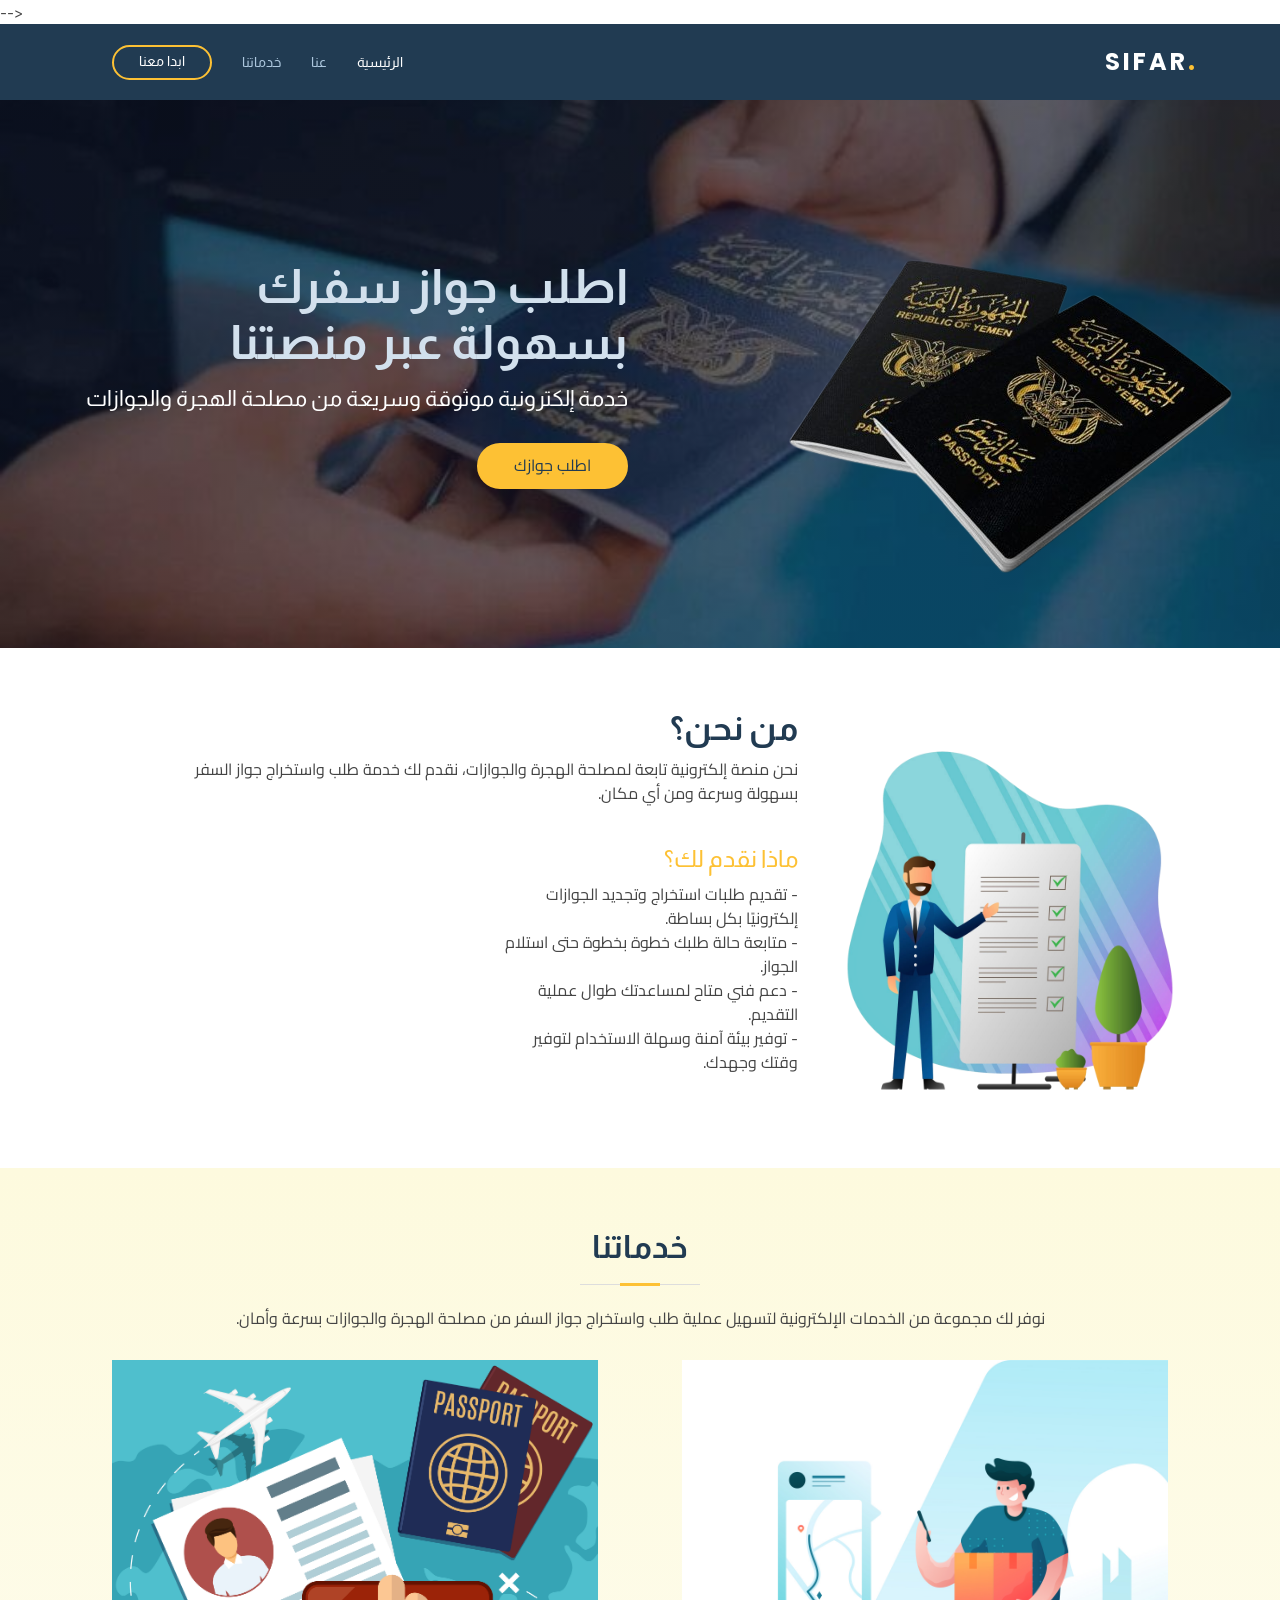
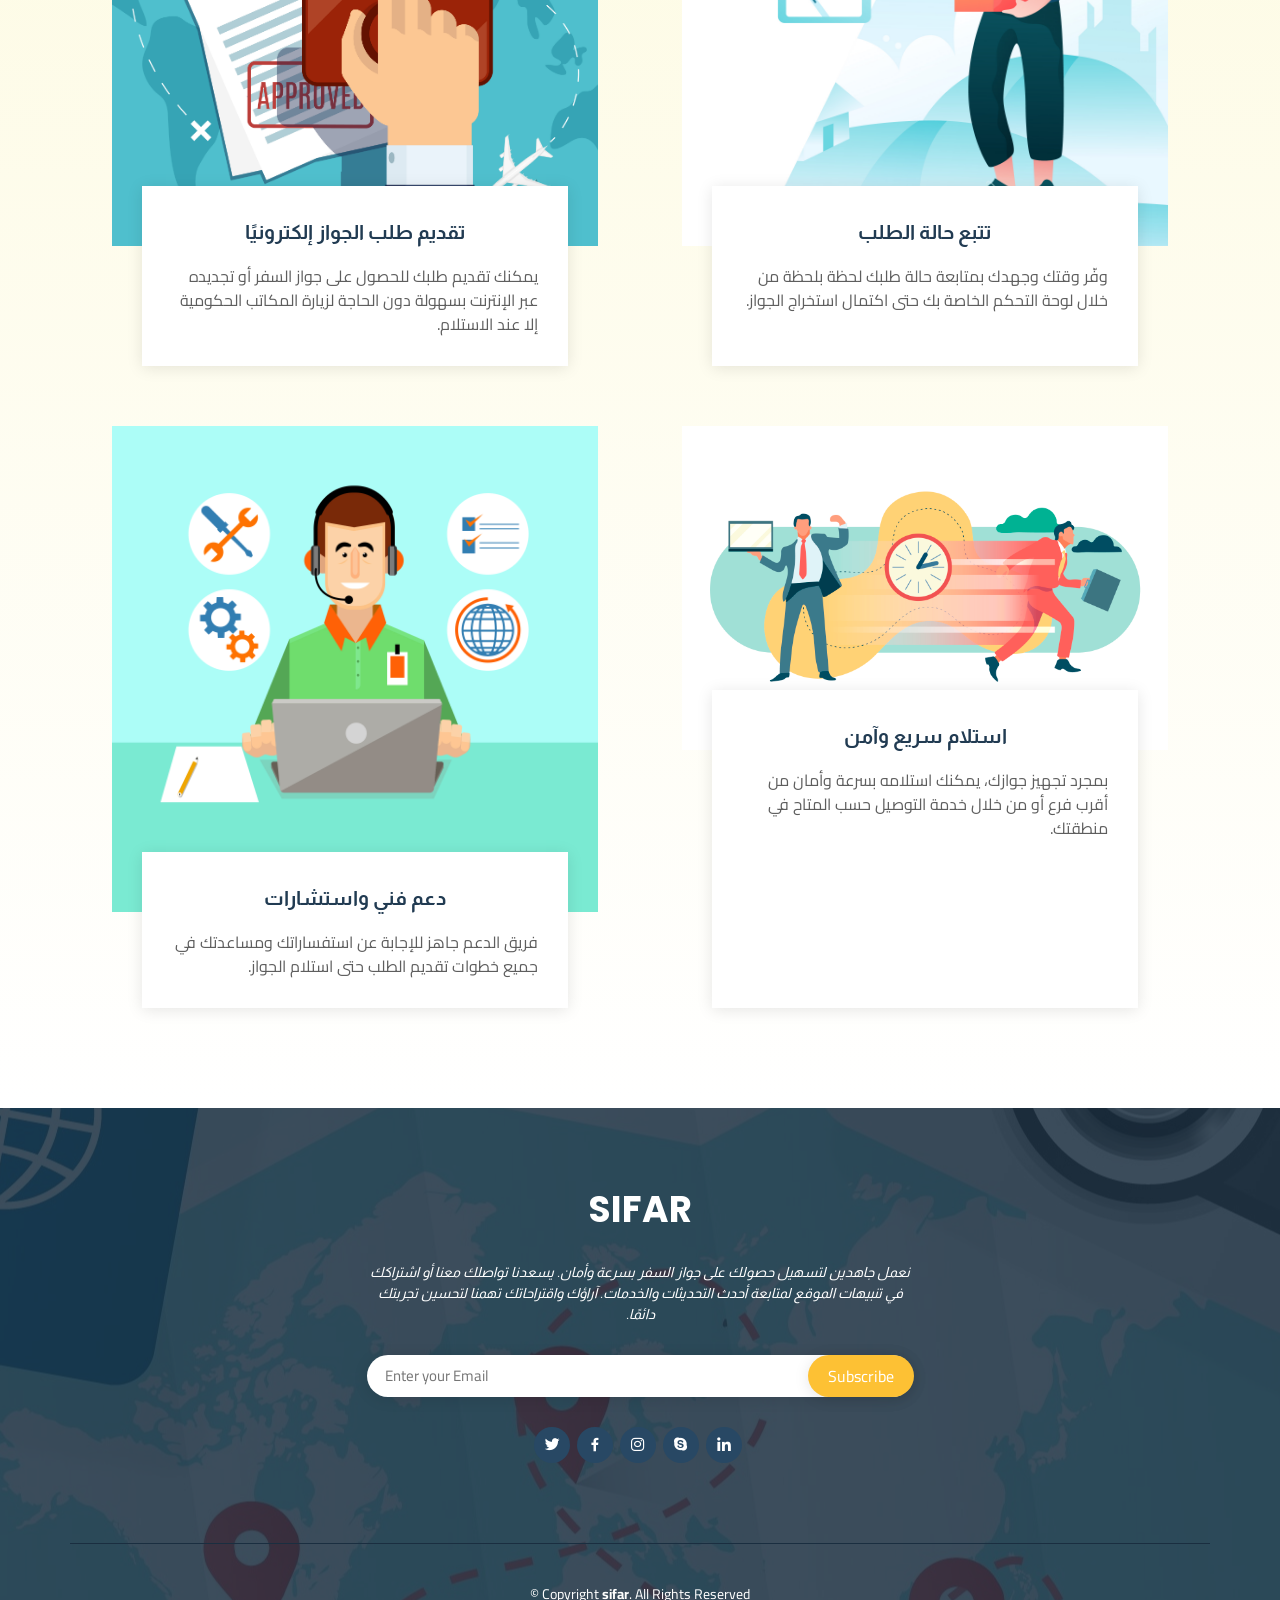
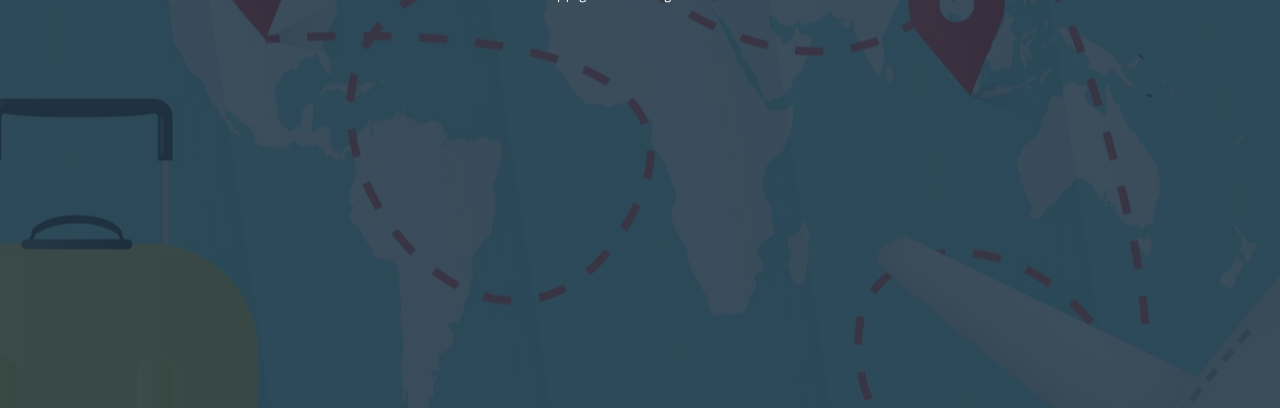
==== commit e5966dfa: "scend commit" ====
--- a/index.html
+++ b/index.html
@@ -5,13 +5,13 @@
   <meta charset="utf-8">
   <meta content="width=device-width, initial-scale=1.0" name="viewport">
 
-  <title>Honey Shop</title>
+  <title>SIFAR</title>
   <meta content="" name="description">
   <meta content="" name="keywords">
 
-  <!-- Favicons--> 
-  <link href="assets/img/jar-with-fresh-honey (1).jpg" rel="icon">
-  <link href="assets/img/jar-with-fresh-honey (1).jpg" rel="apple-touch-icon"> 
+<!--  <!-- Favicons--> -->
+<!--  <link href="assets/img/jar-with-fresh-honey (1).jpg" rel="icon">-->
+<!--  <link href="assets/img/jar-with-fresh-honey (1).jpg" rel="apple-touch-icon"> -->
 
   <!-- Google Fonts -->
   <link href="https://fonts.googleapis.com/css?family=Open+Sans:300,300i,400,400i,600,600i,700,700i|Raleway:300,300i,400,400i,500,500i,600,600i,700,700i|Poppins:300,300i,400,400i,500,500i,600,600i,700,700i" rel="stylesheet">
@@ -33,22 +33,20 @@
 
   <!-- ======= Header ======= -->
   <header id="header">
-    <div class="container d-flex align-items-center justify-content-between">
+    <div class="container d-flex align-items-center justify-content-between" dir="rtl">
 
       <div class="logo">
-        <h1><a href="index.html">Tasneem<span>.</span></a></h1>
+        <h1><a dir="rtl" href="index.html"><span>.</span>Sifar</a></h1>
         <!-- Uncomment below if you prefer to use an image logo -->
-        <!-- <a href="index.html"><img src="assets/img/logo.png" alt="" class="img-fluid"></a>-->
+        <!-- <a href="index.php"><img src="assets/img/logo.png" alt="" class="img-fluid"></a>-->
       </div>
 
       <nav id="navbar" class="navbar">
         <ul>
-          <li><a class="nav-link scrollto active" href="#hero">Home</a></li>
-          <li><a class="nav-link scrollto" href="#about">About Us</a></li>
-          <li><a class="nav-link scrollto" href="#services">Services</a></li>
-          <li><a class="nav-link scrollto" href="#portfolio">Portfolio</a></li>
-          <li><a class="nav-link scrollto" href="#contact">Contact</a></li>
-          <li><a class="getstarted scrollto" href="#about">Get Started</a></li>
+          <li><a class="nav-link scrollto active" href="#hero">الرئيسية</a></li>
+          <li><a class="nav-link scrollto" href="#about">عنا</a></li>
+          <li><a class="nav-link scrollto" href="#services">خدماتنا</a></li>
+          <li><a class="getstarted scrollto" href="#about">ابدا معنا</a></li>
         </ul>
         <i class="bi bi-list mobile-nav-toggle"></i>
       </nav><!-- .navbar -->
@@ -60,14 +58,14 @@
   <section id="hero" class="hero-header">
 
     <div class="container">
-      <div class="row d-flex align-items-center"">
-      <div class=" col-lg-6 py-5 py-lg-0 order-2 order-lg-1" data-aos="fade-right">
-        <h1>Your new trading experience with Tasneem</h1>
-        <h2>The best commercial site for honey products of all kinds</h2>
-        <a href="#about" class="btn-get-started scrollto">Get Started</a>
-      </div>
-      <div class="col-lg-6 order-1 order-lg-2 hero-img" data-aos="fade-left">
-        <img src="assets/img/logo.png" class="img-fluid" alt="">
+      <div class="row d-flex align-items-center">
+      <div dir="rtl" class=" col-lg-6 py-5 py-lg-0 order-2 order-lg-1" data-aos="fade-right">
+        <h1 style="font-family: 'Almarai', sans-serif;">اطلب جواز سفرك بسهولة عبر منصتنا</h1>
+        <h2 style="font-family: 'Almarai', sans-serif;">خدمة إلكترونية موثوقة وسريعة من مصلحة الهجرة والجوازات</h2>
+        <a href="" class="btn-get-started scrollto">اطلب جوازك</a>
+      </div>
+      <div class="col-lg-6 order-1 order-lg-2  my-5" data-aos="fade-left">
+        <img src="assets/img/جواز-سفر-اليمن-scaled-1-780x470-removebg-preview.png"  alt="">
       </div>
     </div>
     </div>
@@ -76,587 +74,132 @@
 
   <main id="main">
 
-    <!-- ======= Clients Section ======= -->
-    <section id="clients" class="clients section-bg">
+      <!-- ======= About Section ======= -->
+      <section id="about" class="about section-bg mohammed">
+          <div class="container">
+
+              <div dir="rtl" class="row gy-4">
+                  <div class="image col-xl-5"></div>
+                  <div class="col-xl-7">
+                      <div class="content d-flex flex-column justify-content-center ps-0 ps-xl-4">
+                          <h3 style="font-family: 'Almarai', sans-serif;" data-aos="fade-in" data-aos-delay="100">من نحن؟</h3>
+                          <p data-aos="fade-up">
+                              نحن منصة إلكترونية تابعة لمصلحة الهجرة والجوازات، نقدم لك خدمة طلب واستخراج جواز السفر بسهولة وسرعة ومن أي مكان.
+                          </p>
+                          <div class="row gy-4 mt-3">
+                              <div class="col-md-6" data-aos="fade-up" data-aos-delay="100">
+                                  <h4><a style="font-family: 'Almarai', sans-serif;" href="#">ماذا نقدم لك؟</a></h4>
+                                  <p>
+                                      - تقديم طلبات استخراج وتجديد الجوازات إلكترونيًا بكل بساطة.<br>
+                                      - متابعة حالة طلبك خطوة بخطوة حتى استلام الجواز.<br>
+                                      - دعم فني متاح لمساعدتك طوال عملية التقديم.<br>
+                                      - توفير بيئة آمنة وسهلة الاستخدام لتوفير وقتك وجهدك.
+                                  </p>
+                              </div>
+                          </div>
+                      </div><!-- End .content-->
+                  </div>
+              </div>
+
+          </div>
+      </section><!-- End About Section -->
+
+
+      <!-- ======= Services Section ======= -->
+      <section id="services" class="services section-bg">
+          <div class="container">
+
+              <div class="section-title">
+                  <h2 style="font-family: 'Almarai', sans-serif;" data-aos="fade-in">خدماتنا</h2>
+                  <p dir="rtl" data-aos="fade-in">
+                      نوفر لك مجموعة من الخدمات الإلكترونية لتسهيل عملية طلب واستخراج جواز السفر من مصلحة الهجرة والجوازات بسرعة وأمان.
+                  </p>
+              </div>
+
+              <div class="row">
+                  <div class="col-md-6 d-flex" data-aos="fade-right">
+                      <div class="card">
+                          <div class="card-img">
+                              <img src="assets/img/Submitanapplication.jpg" alt="تقديم طلب إلكتروني">
+                          </div>
+                          <div class="card-body">
+                              <h5 style="font-family: 'Almarai', sans-serif;" class="card-title"><a href="#">تقديم طلب الجواز إلكترونيًا</a></h5>
+                              <p dir="rtl" class="card-text">
+                                  يمكنك تقديم طلبك للحصول على جواز السفر أو تجديده عبر الإنترنت بسهولة دون الحاجة لزيارة المكاتب الحكومية إلا عند الاستلام.
+                              </p>
+                          </div>
+                      </div>
+                  </div>
+
+                  <div class="col-md-6 d-flex" data-aos="fade-left">
+                      <div class="card">
+                          <div class="card-img">
+                              <img src="assets/img/2769565.jpg" alt="تتبع الطلب">
+                          </div>
+                          <div class="card-body">
+                              <h5 style="font-family: 'Almarai', sans-serif;" class="card-title"><a href="#">تتبع حالة الطلب</a></h5>
+                              <p dir="rtl" class="card-text">
+                                  وفّر وقتك وجهدك بمتابعة حالة طلبك لحظة بلحظة من خلال لوحة التحكم الخاصة بك حتى اكتمال استخراج الجواز.
+                              </p>
+                          </div>
+                      </div>
+                  </div>
+
+                  <div class="col-md-6 d-flex" data-aos="fade-right">
+                      <div class="card">
+                          <div class="card-img">
+                              <img src="assets/img/460823-PG5VFF-381.jpg" alt="خدمة الدعم الفني">
+                          </div>
+                          <div class="card-body">
+                              <h5 style="font-family: 'Almarai', sans-serif;" class="card-title"><a href="#">دعم فني واستشارات</a></h5>
+                              <p dir="rtl" class="card-text">
+                                  فريق الدعم جاهز للإجابة عن استفساراتك ومساعدتك في جميع خطوات تقديم الطلب حتى استلام الجواز.
+                              </p>
+                          </div>
+                      </div>
+                  </div>
+
+                  <div class="col-md-6 d-flex" data-aos="fade-left">
+                      <div class="card">
+                          <div class="card-img">
+                              <img src="assets/img/2697668.jpg" alt="خدمة الاستلام السريع">
+                          </div>
+                          <div class="card-body">
+                              <h5 style="font-family: 'Almarai', sans-serif;" class="card-title"><a href="#">استلام سريع وآمن</a></h5>
+                              <p dir="rtl" class="card-text">
+                                  بمجرد تجهيز جوازك، يمكنك استلامه بسرعة وأمان من أقرب فرع أو من خلال خدمة التوصيل حسب المتاح في منطقتك.
+                              </p>
+                          </div>
+                      </div>
+                  </div>
+              </div>
+
+          </div>
+      </section><!-- End Services Section -->
+
+
+      <!-- ======= Footer ======= -->
+  <footer id="footer">
+
+    <div class="footer-top">
+
       <div class="container">
 
-        <div class="row no-gutters clients-wrap clearfix wow fadeInUp">
-
-          <div class="col-lg-2 col-md-4 col-6">
-            <div class="client-logo">
-              <img src="assets/img/clients/client-1.png" class="img-fluid" alt="" data-aos="flip-right">
+        <div class="row  justify-content-center">
+            <div class="col-lg-6">
+                <h3>SIFAR</h3>
+                <p dir="rtl" style="font-family: 'Almarai', sans-serif;" >
+                    نعمل جاهدين لتسهيل حصولك على جواز السفر بسرعة وأمان. يسعدنا تواصلك معنا أو اشتراكك في تنبيهات الموقع
+                    لمتابعة أحدث التحديثات والخدمات. آراؤك واقتراحاتك تهمنا لتحسين تجربتك دائمًا.
+                </p>
             </div>
-          </div>
-
-          <div class="col-lg-2 col-md-4 col-6">
-            <div class="client-logo">
-              <img src="assets/img/clients/client-2.png" class="img-fluid" alt="" data-aos="flip-right" data-aos-delay="100">
-            </div>
-          </div>
-
-          <div class="col-lg-2 col-md-4 col-6">
-            <div class="client-logo">
-              <img src="assets/img/clients/client-3.png" class="img-fluid" alt="" data-aos="flip-right" data-aos-delay="200">
-            </div>
-          </div>
-
-          <div class="col-lg-2 col-md-4 col-6">
-            <div class="client-logo">
-              <img src="assets/img/clients/client-4.png" class="img-fluid" alt="" data-aos="flip-right" data-aos-delay="300">
-            </div>
-          </div>
-
-          <div class="col-lg-2 col-md-4 col-6">
-            <div class="client-logo">
-              <img src="assets/img/clients/client-5.png" class="img-fluid" alt="" data-aos="flip-right" data-aos-delay="400">
-            </div>
-          </div>
-
-          <div class="col-lg-2 col-md-4 col-6">
-            <div class="client-logo">
-              <img src="assets/img/clients/client-6.png" class="img-fluid" alt="" data-aos="flip-right" data-aos-delay="500">
-            </div>
-          </div>
-
-        </div>
-
-      </div>
-    </section><!-- End Clients Section -->
-
-    <!-- ======= About Section ======= -->
-    <section id="about" class="about section-bg mohammed">
-      <div class="container">
-
-        <div class="row gy-4">
-          <div class="image col-xl-5"></div>
-          <div class="col-xl-7">
-            <div class="content d-flex flex-column justify-content-center ps-0 ps-xl-4">
-              <h3 data-aos="fade-in" data-aos-delay="100">Who are the Tasneem honey products stores?</h3>
-              <p data-aos="fade-up">
-                They are shops to provide all honey products that are available inside Yemen and of the best quality
-              </p>
-              <div class="row gy-4 mt-3">
-                <div class="col-md-6" data-aos="fade-up" data-aos-delay="100">
-                  <h4><a href="#">Information about what is available in a store</a></h4>
-                  <p>We have provided all types of honey and the best of them, including royal honey, Sidr honey, manuka honey, acacia honey, buckwheat honey and other types of honey. We also provide mixtures that are used</p>
-                </div>
-              </div>
-            </div><!-- End .content-->
-          </div>
-        </div>
-
-      </div>
-    </section><!-- End About Section -->
-
-    <!-- ======= Services Section ======= -->
-    <section id="services" class="services section-bg">
-      <div class="container">
-
-        <div class="section-title">
-          <h2 data-aos="fade-in">Services</h2>
-          <p data-aos="fade-in">We are a Tasneem store, we have a variety of services that we have provided to our valued customers, for the convenience of them in the ease of communication between us, and we wish you to enjoy in our humble store.</p>
-        </div>
-
-        <div class="row">
-          <div class="col-md-6 d-flex" data-aos="fade-right">
-            <div class="card">
-              <div class="card-img">
-                <img src="assets/img/SERVICES 1.jpg" alt="...">
-              </div>
-              <div class="card-body">
-                <h5 class="card-title"><a href="">Staff dealing with customers</a></h5>
-                <p class="card-text">We have the best employees in the Tasneem store, as they have the patience to deal with customers and understand what they need from our store and provide it to them</p>
-                <div class="read-more"><a href="#"><i class="bi bi-arrow-right"></i> Read More</a></div>
-              </div>
-            </div>
-          </div>
-          <div class="col-md-6 d-flex" data-aos="fade-left">
-            <div class="card">
-              <div class="card-img">
-                <img src="assets/img/SERVICES 2.jpg" alt="...">
-              </div>
-              <div class="card-body">
-                <h5 class="card-title"><a href="">Safe delivery service</a></h5>
-                <p class="card-text">We also have delivery orders to customers that have been ordered either through our website, this is the Tasneem website, or by calling through the communication service or booking from the store itself.</p>
-                <div class="read-more"><a href="#"><i class="bi bi-arrow-right"></i> Read More</a></div>
-              </div>
-            </div>
-
-          </div>
-          <div class="col-md-6 d-flex" data-aos="fade-right">
-            <div class="card">
-              <div class="card-img">
-                <img src="assets/img/SERVICES 3.jpg" alt="...">
-              </div>
-              <div class="card-body">
-                <h5 class="card-title"><a href="">Arabic mixes of healthy honey</a></h5>
-                <p class="card-text">We have the finest medical mixtures of honey, which have been mixed with great care, and are prescribed by doctors with a great reputation. The recipes are varied for serious diseases, and God willing, they contain the appropriate treatment.</p>
-                <div class="read-more"><a href="#"><i class="bi bi-arrow-right"></i> Read More</a></div>
-              </div>
-            </div>
-          </div>
-          <div class="col-md-6 d-flex" data-aos="fade-left">
-            <div class="card">
-              <div class="card-img">
-                <img src="assets/img/SERVICES 4.jpg" alt="...">
-              </div>
-              <div class="card-body">
-                <h5 class="card-title"><a href="">Provide all requests</a></h5>
-                <p class="card-text">We have provided you with all the requirements of medical prescriptions and pure honey, and we also provide high-quality customers according to their requests or the required reservation</p>
-                <div class="read-more"><a href="#"><i class="bi bi-arrow-right"></i> Read More</a></div>
-              </div>
-            </div>
-          </div>
-        </div>
-
-      </div>
-    </section><!-- End Services Section -->
-
-    <!-- ======= Features Section ======= -->
-    <section id="features" class="features section-bg">
-      <div class="container">
-
-        <div class="section-title">
-          <h2 data-aos="fade-in">Features</h2>
-          <p data-aos="fade-in">Bee products have been used in treatment for a long time, and these products include, in addition to honey, bee glue, royal jelly, bee venom, wax, and pollen, and interest in these products is still wide, especially their use in treating various diseases. To dive into its depths to discover its secrets, and with modern chemical analysis of each product separately, it opened the door wide for the urgent use of these products with their therapeutic qualities, which led to their use in various branches of medicine.</p>
-        </div>
-
-        <div class="row content">
-          <div class="col-md-5" data-aos="fade-right">
-            <img src="assets/img/FEATURES 1.png" class="img-fluid" alt="">
-          </div>
-          <div class="col-md-7 pt-4" data-aos="fade-left">
-            <h3>Bee Products Royal Food</h3>
-            <p class="fst-italic">
-              Royal jelly, royal jelly, or royal jelly is an effective, fast-digesting, nutritious food that has an effect on growth and reproduction. However, there are medically known damages to the human body, and these damages may cause annoying and dangerous complications, and it is not recommended to take it without medical advice.
-              This substance contains all types of vitamin B complex, including pantothenic acid, vitamin B5, and vitamin B6. Royal jelly is the only natural source of pure acetylcholine. Royal jelly also contains minerals, enzymes, hormones, eighteen amino acids, antibacterial and antibiotic components, and a few Vitamin C but does not contain the fat-soluble vitamins: A, D, and E. It also prevents the formation of wrinkles in the skin and delays the symptoms of aging and mental disorders.
-              Despite the benefits that we get from eating royal jelly, it has some harmful side effects, which are:
-            </p>
-            <ul>
-              <li><i class="bi bi-check"></i>Feeling dizzy and fainting, and this condition can be treated by drinking plenty of water in addition to drinking milk.</li>
-              <li><i class="bi bi-check"></i>Disturbances in the respiratory system, which will lead to coughing, and cause pain in the chest area, and to get rid of this problem quickly, it is recommended to drink hot herbs, especially tea with ginger.</li>
-              <li><i class="bi bi-check"></i>Collywobbles.</li>
-              <li><i class="bi bi-check"></i>It exacerbates asthma symptoms and irritates the respiratory tract, so asthma patients are advised to avoid eating royal jelly and other symptoms that we cannot mention.</li>
-            </ul>
-          </div>
-        </div>
-
-        <div class="row content">
-          <div class="col-md-5 order-1 order-md-2" data-aos="fade-left">
-            <img src="assets/img/FEATURES 2.png" class="img-fluid" alt="">
-          </div>
-          <div class="col-md-7 pt-5 order-2 order-md-1" data-aos="fade-right">
-            <h3>Bee pollen products.</h3>
-            <p class="fst-italic">
-              Bee pollen is a natural food rich in vitamins, minerals, and other nutrients. The use of bee pollen has spread among men and women in order to treat various health problems and diseases that afflict them.
-            </p>
-            <p>
-              Bee pollen is a natural mixture that contains flower pollen and nectar, bee secretions and enzymes, as well as honey and wax. 
-              Pollen is usually found on the bodies of bees, as it is collected from plants and transported to the beehive in order to be used as food for bees.
-              There is a difference between bee pollen and other products extracted from bees, natural honey, royal jelly, honeycombs made of beeswax, and bee venom.
-            </p>
-          </div>
-        </div>
-
-        <div class="row content">
-          <div class="col-md-5" data-aos="fade-right">
-            <img src="assets/img/FEATURES 3.jpg" class="img-fluid" alt="">
-          </div>
-          <div class="col-md-7 pt-5" data-aos="fade-left">
-            <h3>Bee gum products</h3>
-            <p>Propolis or bee propolis, and there are many names that call it, is a sticky, acidic, soluble substance. Of course, it is produced and made by groups of bees, by collecting it from the buds of plants and flowers that are widespread in nature. They are many, many, and they overlap in many matters related to man, as it is useful in life and helps in obtaining the health and energy required to perform activities in a healthy and sound manner.</p>
-            <ul>
-              <li><i class="bi bi-check"></i> For the treatment of pneumonia and infections of the upper and lower respiratory tract.
-                                              Also for the treatment of chronic cough, cough and sinusitis.</li>
-              <li><i class="bi bi-check"></i>For the treatment of stomach ulcers, heartburn, and stomach germs.</li>
-              <li><i class="bi bi-check"></i>For the treatment of boils or infections under the skin, for the treatment of intractable wounds and ulcers, and for increasing the speed of healing of wounds and ulcers.
-                                             It also has local anesthetic effects for pain.</li>
-            </ul>
-          </div>
-        </div>
-
-        <div class="row content">
-          <div class="col-md-5 order-1 order-md-2" data-aos="fade-left">
-            <img src="assets/img/FEATURES 4.jpg" class="img-fluid" alt="">
-          </div>
-          <div class="col-md-7 pt-5 order-2 order-md-1" data-aos="fade-right">
-            <h3>Bee venom products</h3>
-            <p class="fst-italic">
-              Despite this, bee venom has many medicinal uses, as doctors recommend using it to treat the following diseases: hardening of the arteries and peripheral vessels, high blood pressure, diseases of the peripheral nervous system, rheumatism, allergic diseases, bronchial asthma, keratitis, thyroid diseases, and Recently proved its ability to prevent the growth of cancerous tumors.
-            </p>
-          </div>
-        </div>
-
-      </div>
-    </section><!-- End Features Section -->
-
-    <!-- ======= Portfolio Section ======= -->
-    <section id="portfolio" class="portfolio section-bg">
-      <div class="container">
-
-        <div class="section-title">
-          <h2 data-aos="fade-in">Portfolio</h2>
-          <p data-aos="fade-in">These are pictures of some of the types of honey we have available with the name of the type and its total price in the market.</p>
-        </div>
-
-        <div class="row">
-          <div class="col-lg-12">
-            <ul id="portfolio-flters">
-              <li data-filter="*" class="filter-active">All</li>
-              <li data-filter=".filter-honey">honey type</li>
-              <li data-filter=".filter-mixtures">Medicinal mixtures</li>
-              <li data-filter=".filter-Cosmetics">Cosmetics</li>
-            </ul>
-          </div>
-        </div>
-
-        <div class="row portfolio-container" data-aos="fade-up">
-
-          <div class="col-lg-4 col-md-6 portfolio-item filter-honey">
-            <div class="portfolio-wrap">
-              <img src="assets/img/fresh-honeycombs.jpg" class="img-fluid" alt="">
-              <div class="portfolio-links">
-                <a href="assets/img/fresh-honeycombs.jpg" data-gallery="portfolioGallery" class="portfolio-lightbox" title="Summer honey (talh)"><i class="bi bi-plus"></i></a>
-                <a href="portfolio-details.html" title="More Details"><i class="bi bi-link"></i></a>
-              </div>
-              <div class="portfolio-info">
-                <h4>Summer honey (talh)</h4>
-                <p>$20 (kg)</p>
-              </div>
-            </div>
-          </div>
-
-          <div class="col-lg-4 col-md-6 portfolio-item filter-honey">
-            <div class="portfolio-wrap">
-              <img src="assets/img/jar-with-fresh-honey (1).jpg" class="img-fluid" alt="">
-              <div class="portfolio-links">
-                <a href="assets/img/jar-with-fresh-honey (1).jpg" data-gallery="portfolioGallery" class="portfolio-lightbox" title="Sidr honey (cans)"><i class="bi bi-plus"></i></a>
-                <a href="portfolio-details.html" title="More Details"><i class="bi bi-link"></i></a>
-              </div>
-              <div class="portfolio-info">
-                <h4>Sidr honey (cans)</h4>
-                <p>$50 (kg)</p>
-              </div>
-            </div>
-          </div>
-
-          <div class="col-lg-4 col-md-6 portfolio-item filter-mixtures">
-            <div class="portfolio-wrap">
-              <img src="assets/img/backgrond 1.jpg" class="img-fluid" alt="">
-              <div class="portfolio-links">
-                <a href="assets/img/backgrond 1.jpg" data-gallery="portfolioGallery" class="portfolio-lightbox" title="Mixture of facial wrinkles"><i class="bi bi-plus"></i></a>
-                <a href="portfolio-details.html" title="More Details"><i class="bi bi-link"></i></a>
-              </div>
-              <div class="portfolio-info">
-                <h4>Mixture of facial wrinkles</h4>
-                <p>$20 (kg)</p>
-              </div>
-            </div>
-          </div>
-
-          <div class="col-lg-4 col-md-6 portfolio-item filter-Cosmetics">
-            <div class="portfolio-wrap">
-              <img src="assets/img/portfolio/portfolio-2.jpg" class="img-fluid" alt="">
-              <div class="portfolio-links">
-                <a href="assets/img/portfolio/portfolio-2.jpg" data-gallery="portfolioGallery" class="portfolio-lightbox" title="To whiten the face"><i class="bi bi-plus"></i></a>
-                <a href="portfolio-details.html" title="More Details"><i class="bi bi-link"></i></a>
-              </div>
-              <div class="portfolio-info">
-                <h4>To whiten the face</h4>
-                <p>$10</p>
-              </div>
-            </div>
-          </div>
-
-          <div class="col-lg-4 col-md-6 portfolio-item filter-honey">
-            <div class="portfolio-wrap">
-              <img src="assets/img/bakgrond 3.jpg" class="img-fluid" alt="">
-              <div class="portfolio-links">
-                <a href="assets/img/bakgrond 3.jpg" data-gallery="portfolioGallery" class="portfolio-lightbox" title="Alsal honey (al'athla)"><i class="bi bi-plus"></i></a>
-                <a href="portfolio-details.html" title="More Details"><i class="bi bi-link"></i></a>
-              </div>
-              <div class="portfolio-info">
-                <h4>Alsal honey (al'athla)</h4>
-                <p>$30 (kg)</p>
-              </div>
-            </div>
-          </div>
-
-          <div class="col-lg-4 col-md-6 portfolio-item filter-mixtures">
-            <div class="portfolio-wrap">
-              <img src="assets/img/logo.png" class="img-fluid" alt="">
-              <div class="portfolio-links">
-                <a href="assets/img/logo.png" data-gallery="portfolioGallery" class="portfolio-lightbox" title="Queen mix"><i class="bi bi-plus"></i></a>
-                <a href="portfolio-details.html" title="More Details"><i class="bi bi-link"></i></a>
-              </div>
-              <div class="portfolio-info">
-                <h4>Queen mix</h4>
-                <p>$10 (kg)</p>
-              </div>
-            </div>
-          </div>
-
-          <div class="col-lg-4 col-md-6 portfolio-item filter-Cosmetics">
-            <div class="portfolio-wrap">
-              <img src="assets/img/portfolio/portfolio-4.jpg" class="img-fluid" alt="">
-              <div class="portfolio-links">
-                <a href="assets/img/portfolio/portfolio-4.jpg" data-gallery="portfolioGallery" class="portfolio-lightbox" title="Card 1"><i class="bi bi-plus"></i></a>
-                <a href="portfolio-details.html" title="More Details"><i class="bi bi-link"></i></a>
-              </div>
-              <div class="portfolio-info">
-                <h4>mexi</h4>
-                <p>$5</p>
-              </div>
-            </div>
-          </div>
-
-          <div class="col-lg-4 col-md-6 portfolio-item filter-mixtures">
-            <div class="portfolio-wrap">
-              <img src="assets/img/fresh-honeycombs.jpg" class="img-fluid" alt="">
-              <div class="portfolio-links">
-                <a href="assets/img/fresh-honeycombs.jpg" data-gallery="portfolioGallery" class="portfolio-lightbox" title="Magic mix"><i class="bi bi-plus"></i></a>
-                <a href="portfolio-details.html" title="More Details"><i class="bi bi-link"></i></a>
-              </div>
-              <div class="portfolio-info">
-                <h4>Magic mix</h4>
-                <p>$30 (kg)</p>
-              </div>
-            </div>
-          </div>
-
-          <div class="col-lg-4 col-md-6 portfolio-item filter-honey">
-            <div class="portfolio-wrap">
-              <img src="assets/img/jar-with-fresh-honey (1).jpg" class="img-fluid" alt="">
-              <div class="portfolio-links">
-                <a href="assets/img/jar-with-fresh-honey (1).jpg" data-gallery="portfolioGallery" class="portfolio-lightbox" title="Almarai honey"><i class="bi bi-plus"></i></a>
-                <a href="portfolio-details.html" title="More Details"><i class="bi bi-link"></i></a>
-              </div>
-              <div class="portfolio-info">
-                <h4>Almarai honey</h4>
-                <p>$20 (kg)</p>
-              </div>
-            </div>
-          </div>
-
-        </div>
-
-      </div>
-    </section><!-- End Portfolio Section -->
-
-    <!-- ======= Pricing Section ======= -->
-    <section id="pricing" class="pricing section-bg">
-      <div class="container">
-
-        <div class="section-title">
-          <h2 data-aos="fade-in">Pricing</h2>
-          <p data-aos="fade-in">Magnam dolores commodi suscipit. Necessitatibus eius consequatur ex aliquid fuga eum quidem. Sit sint consectetur velit. Quisquam quos quisquam cupiditate. Et nemo qui impedit suscipit alias ea. Quia fugiat sit in iste officiis commodi quidem hic quas.</p>
-        </div>
-
-        <div class="row no-gutters">
-        <div class="col">
-         <!-- Swiper slider -->
-          <div class="swiper out">
-            <div class="swiper-wrapper">
-          <div class="swiper-slide">
-          <div class="box" data-aos="fade-left">
-            <h3>Free</h3>
-            <img src="assets/img/jar-with-fresh-honey (1).jpg" class="img-fluid" alt="">
-            <h4>$0<span>per month</span></h4>
-            <ul>
-              <li><i class="bx bx-check"></i> Quam adipiscing vitae proin</li>
-              <li><i class="bx bx-check"></i> Nec feugiat nisl pretium</li>
-            </ul>
-            <a href="#" class="get-started-btn">Get Started</a>
-          </div>
-          </div>
-
-          <div class="swiper-slide">
-          <div class="box" data-aos="zoom-in">
-            <h3>Business</h3>
-            <img src="assets/img/jar-with-fresh-honey (1).jpg" class="img-fluid" alt="">
-            <h4>$29<span>per month</span></h4>
-            <ul>
-              <li><i class="bx bx-check"></i> Pharetra massa massa ultricies</li>
-              <li><i class="bx bx-check"></i> Massa ultricies mi quis hendrerit</li>
-            </ul>
-            <a href="#" class="get-started-btn">Get Started</a>
-          </div>
-          </div>
-
-          <div class="swiper-slide">
-          <div class="box" data-aos="fade-right">
-            <h3>Developer</h3>
-            <img src="assets/img/jar-with-fresh-honey (1).jpg" class="img-fluid" alt="">
-            <h4>$49<span>per month</span></h4>
-            <ul>
-              <li><i class="bx bx-check"></i> Quam adipiscing vitae proin</li>
-              <li><i class="bx bx-check"></i> Nec feugiat nisl pretium</li>
-            </ul>
-            <a href="#" class="get-started-btn">Get Started</a>
-          </div>
-        </div>
-        <div class="swiper-slide">
-          <div class="box" data-aos="fade-right">
-            <h3>Developer</h3>
-            <img src="assets/img/fresh-honeycombs (1).jpg" class="img-fluid" alt="">
-            <h4>$49<span>per month</span></h4>
-            <ul>
-              <li><i class="bx bx-check"></i> Quam adipiscing vitae proin</li>
-              <li><i class="bx bx-check"></i> Nec feugiat nisl pretium</li>
-            </ul>
-            <a href="#" class="get-started-btn">Get Started</a>
-          </div>
-        </div>
-        <div class="swiper-slide">
-          <div class="box" data-aos="fade-right">
-            <h3>Developer</h3>
-            <img src="assets/img/honey logo.png" class="img-fluid" alt="">
-            <h4>$49<span>per month</span></h4>
-            <ul>
-              <li><i class="bx bx-check"></i> Quam adipiscing vitae proin</li>
-              <li><i class="bx bx-check"></i> Nec feugiat nisl pretium</li>
-            </ul>
-            <a href="#" class="get-started-btn">Get Started</a>
-          </div></div>
-      </div>
-      <div class="swiper-button-next" style="color: #ea3128;"></div>
-      <div class="swiper-button-prev" style="color: #ea3128;"></div>
-      <div class="swiper-pagination"></div>
-    </div>
-
-      <!-- Swiper JS -->
-      <script src="https://cdn.jsdelivr.net/npm/swiper/swiper-bundle.min.js"></script>
-
-      <!-- Initialize Swiper -->
-      <script>
-          var swiper = new Swiper(".out", {
-              breakpoints: {
-                  300: {
-              slidesPerView: 1,
-              spaceBetween: 20,
-              slidesPerGroup: 1,
-                  },
-                  640: {
-              slidesPerView: 2,
-              spaceBetween: 20,
-              slidesPerGroup: 2,
-                  },
-                  991: {
-              slidesPerView: 3,
-              spaceBetween: 10,
-              slidesPerGroup: 3,
-                  },
-              },
-              loop: true,
-              loopFillGroupWithBlank: true,
-              pagination: {
-                  el: ".swiper-pagination",
-                  clickable: true,
-              },
-              navigation: {
-                  nextEl: ".swiper-button-next",
-                  prevEl: ".swiper-button-prev",
-              },
-          });
-
-      </script>
-
-          </div>
-          </div>
-
-      </div>
-    </section><!-- End Pricing Section -->
-
-    <!-- ======= Contact Section ======= -->
-    <section id="contact" class="contact section-bg honey-bg">
-      <div class="container" data-aos="fade-up">
-
-        <div class="section-title">
-          <h2>Contact</h2>
-          <p>We are at your service around the clock to answer all your requests and suggestions. We have provided you with our store website. You can visit us at any time.</p>
-        </div>
-
-        <div class="row">
-
-          <div class="col-lg-6">
-
-            <div class="row">
-              <div class="col-md-12">
-                <div class="info-box" data-aos="fade-up">
-                  <i class="bx bx-map"></i>
-                  <h3>Our Address</h3>
-                  <p>Yemen, Aden, Al Mala, Main Street, next to Ice Palace Restaurant</p>
-                  <iframe src="https://www.google.com/maps/embed?pb=!1m18!1m12!1m3!1d15563.31156018128!2d45.0211508185724!3d12.789681225610526!2m3!1f0!2f0!3f0!3m2!1i1024!2i768!4f13.1!3m3!1m2!1s0x3df5f63b11e9cb75%3A0x16e1a3e923f781d!2z2KfZhNmF2LnZhNin2Iwg2LnYr9mG2Iwg2KfZhNmK2Y7ZhdmO2YY!5e0!3m2!1sar!2s!4v1685649461521!5m2!1sar!2s" width="100%" height="200" style="border:0;" allowfullscreen="" loading="lazy" referrerpolicy="no-referrer-when-downgrade"></iframe>
-                </div>
-              </div>
-              <div class="col-md-6">
-                <div class="info-box mt-4" data-aos="fade-up" data-aos-delay="100">
-                  <i class="bx bx-envelope"></i>
-                  <h3>Email Us</h3>
-                  <p>mohammedalmggaly7@gmail.com<br>contact@example.com</p>
-                </div>
-              </div>
-              <div class="col-md-6">
-                <div class="info-box mt-4" data-aos="fade-up" data-aos-delay="100">
-                  <i class="bx bx-phone-call"></i>
-                  <h3>Call Us</h3>
-                  <p>+967 773 251 965</p>
-                </div>
-              </div>
-            </div>
-
-          </div>
-
-          <div class="col-lg-6 mt-4 mt-lg-0">
-            <form action="forms/contact.php" method="post" role="form" class="php-email-form w-100" data-aos="fade-up">
-              <div class="row">
-                <div class="col-md-6 form-group">
-                  <input type="text" name="name" class="form-control" id="name" placeholder="Your Name" required>
-                </div>
-                <div class="col-md-6 form-group mt-3 mt-md-0">
-                  <input type="email" class="form-control" name="email" id="email" placeholder="Your Email" required>
-                </div>
-              </div>
-              <div class="form-group mt-3">
-                <input type="text" class="form-control" name="subject" id="subject" placeholder="Subject" required>
-              </div>
-              <div class="form-group mt-3">
-                <textarea class="form-control" name="message" rows="5" placeholder="Message" required></textarea>
-              </div>
-              <div class="my-3">
-                <div class="loading">Loading</div>
-                <div class="error-message"></div>
-                <div class="sent-message">Your message has been sent. Thank you!</div>
-              </div>
-              <div class="text-center"><button type="submit">Send Message</button></div>
-            </form>
-          </div>
-
-        </div>
-
-      </div>
-    </section><!-- End Contact Section -->
-
-  </main><!-- End #main -->
-
-  <!-- ======= Footer ======= -->
-  <footer id="footer">
-
-    <div class="footer-top">
-
-      <div class="container">
-
-        <div class="row  justify-content-center">
-          <div class="col-lg-6">
-            <h3>Tasneem</h3>
-            <p>We are making a great effort to make you happy, and we ask you to subscribe or communicate through the communication sites. Your opinions matter to us.</p>
-          </div>
+
         </div>
 
         <div class="row footer-newsletter justify-content-center">
           <div class="col-lg-6">
             <form action="" method="post">
-              <input type="email" name="email" placeholder="Enter your Email"><input type="submit" value="Subscribe">
+              <input class="" type="email" name="email" placeholder="Enter your Email"><input type="submit" value="Subscribe">
             </form>
           </div>
         </div>
@@ -674,10 +217,10 @@
 
     <div class="container footer-bottom clearfix">
       <div class="copyright">
-        &copy; Copyright <strong><span>Tasneem</span></strong>. All Rights Reserved
+        &copy; Copyright <strong><span>sifar</span></strong>. All Rights Reserved
       </div>
       <div class="credits">
-        Designed by <a href="mohammedalmggaly7@gmail.com">MohammedAlmggaly</a>
+
       </div>
     </div>
   </footer><!-- End Footer -->
--- a/assets/css/style.css
+++ b/assets/css/style.css
@@ -1,8 +1,37 @@
 /*--------------------------------------------------------------
 # General
 --------------------------------------------------------------*/
+@import url('https://fonts.googleapis.com/css2?family=Almarai:wght@300;400;700;800&family=Cairo:wght@200..1000&family=Montserrat:ital,wght@0,100..900;1,100..900&family=Rubik:ital,wght@0,300..900;1,300..900&display=swap');
+
+@font-face {
+    font-family: 'lama-regular';
+    src: url("assets/fonts/LamaSans-Regular.ttf") format('truetype');
+    font-style: normal;
+    font-weight: normal;
+}
+
+@font-face {
+    font-family: 'lama-medium';
+    src: url("assets/fonts/LamaSans-Medium.ttf") format('truetype');
+    font-style: normal;
+    font-weight: normal;
+}
+
+@font-face {
+    font-family: 'lama-semiBold';
+    src: url("assets/fonts/LamaSans-SemiBold.ttf") format('truetype');
+    font-style: normal;
+    font-weight: normal;
+}
+
+@font-face {
+    font-family: 'lama-bold';
+    src: url("assets/fonts/LamaSans-Bold.ttf") format('truetype');
+    font-style: normal;
+    font-weight: normal;
+}
 body {
-  font-family: "Open Sans", sans-serif;
+    font-family: 'Cairo', 'Almarai', 'Rubik', 'Montserrat', sans-serif;
   color: #444444;
 }
 
@@ -122,6 +151,7 @@
   display: flex;
   list-style: none;
   align-items: center;
+    font-family: 'Almarai', sans-serif;
 }
 
 .navbar li {
@@ -135,6 +165,7 @@
   justify-content: space-between;
   padding: 10px 0 10px 30px;
   font-size: 14px;
+ font-family: 'Almarai', sans-serif;
   color: #adc7de;
   white-space: nowrap;
   transition: 0.3s;
@@ -179,9 +210,7 @@
   display: none;
   line-height: 0;
   transition: 0.5s;
-  position: fixed;
-  right: 15px;
-  top: 15px;
+
   z-index: 9998;
   border: 0;
 }
@@ -211,7 +240,7 @@
 .navbar-mobile .mobile-nav-toggle {
   position: absolute;
   top: 15px;
-  right: 15px;
+  left: 15px;
 }
 
 .navbar-mobile ul {
@@ -253,7 +282,7 @@
 #hero {
   width: 100%;
   padding: 0 0 0 0;
-  background: linear-gradient(rgba(15, 23, 43, 0.63), rgba(15, 23, 43, 0.616)), url(../img/bakgrond\ 3.jpg);
+  background: linear-gradient(rgba(15, 23, 43, 0.63), rgba(15, 23, 43, 0.616)), url(../img/1705416964800-780x470-1.jpg);
   background-position: center center;
   background-repeat: no-repeat;
   background-size: cover;
@@ -327,14 +356,20 @@
   }
 }
 .hero-header img {
-  animation: imgRotate 50s linear infinite;
-  margin-top: 3rem;
-}
-@keyframes imgRotate { 
-  100% { 
-      transform: rotate(360deg); 
-  } 
-}
+    animation: upDown 3s ease-in-out infinite alternate;
+    margin-top: 4rem;
+}
+
+/* تعريف الحركة */
+@keyframes upDown {
+    0% {
+        transform: translateY(0);
+    }
+    100% {
+        transform: translateY(-20px); /* يتحرك للأعلى */
+    }
+}
+
 
 /*--------------------------------------------------------------
 # Sections General
@@ -523,7 +558,7 @@
 }
 
 .about .image {
-  background-image: url("../img/jar-with-fresh-honey\ \(1\).jpg");
+  background-image: url("../img/freepik__adjust__23883.png");
   background-size: 100% 100%;
   min-height: 400px;
   width: 400px;
@@ -1120,7 +1155,9 @@
 # Footer
 --------------------------------------------------------------*/
 #footer {
-  background: url("../img/footer-bg.jpg") center center no-repeat;
+  background: url("../img/freepik__adjust__38088.png") center center no-repeat;
+    width: 100%;
+    height: 100vh;
   color: #fff;
   font-size: 14px;
   position: relative;
@@ -1233,6 +1270,8 @@
   position: relative;
   padding-top: 40px;
   padding-bottom: 40px;
+    display: flex;
+    justify-content: center;
 }
 
 #footer .copyright {
@@ -1254,4 +1293,25 @@
     float: none;
     text-align: ceneter;
   }
+}
+
+/* Lama Fonts */
+.lama-black {
+    font-family: 'lama-black', sans-serif;
+}
+
+.lama-bold {
+    font-family: 'lama-bold', sans-serif;
+}
+
+.Lama-medium {
+    font-family: 'lama-medium', sans-serif;
+}
+
+.lama-regular {
+    font-family: 'lama-regular', sans-serif;
+}
+
+.lama-semiBold {
+    font-family: 'lama-semiBold', sans-serif;
 }
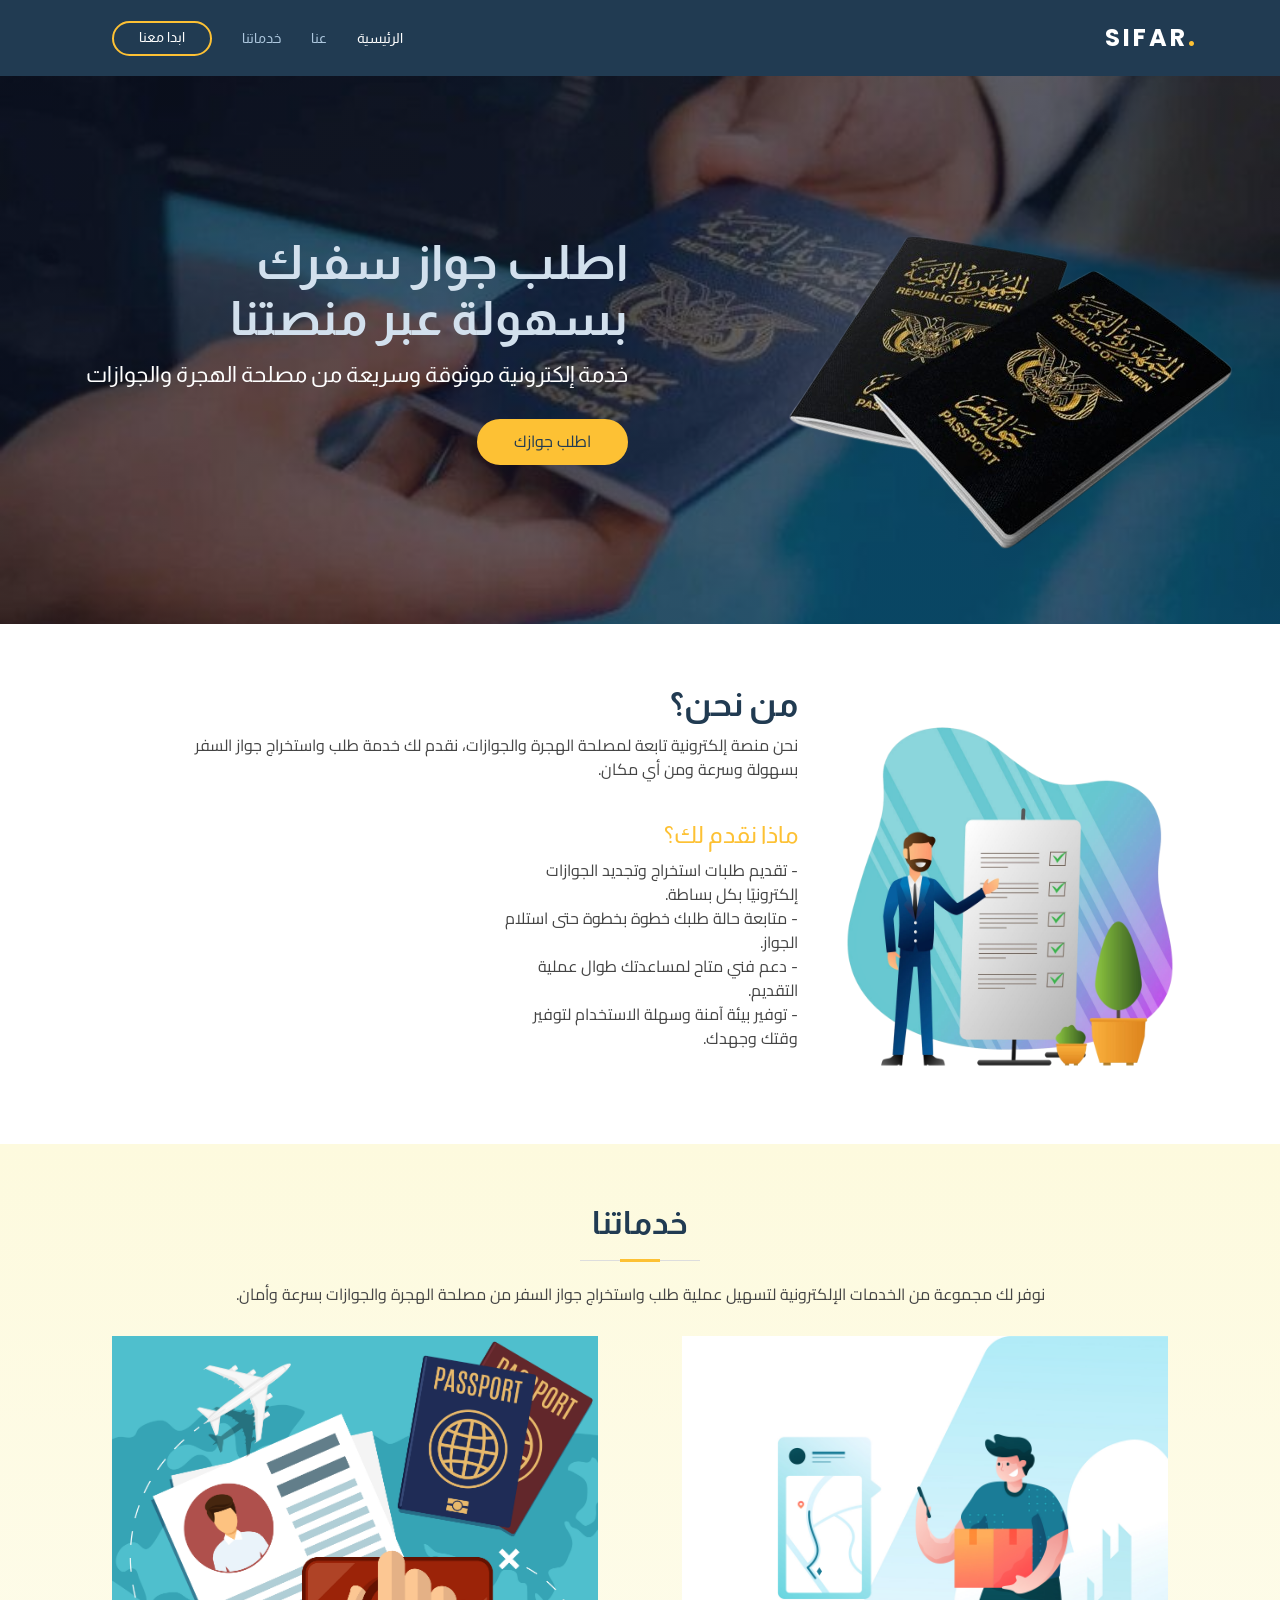
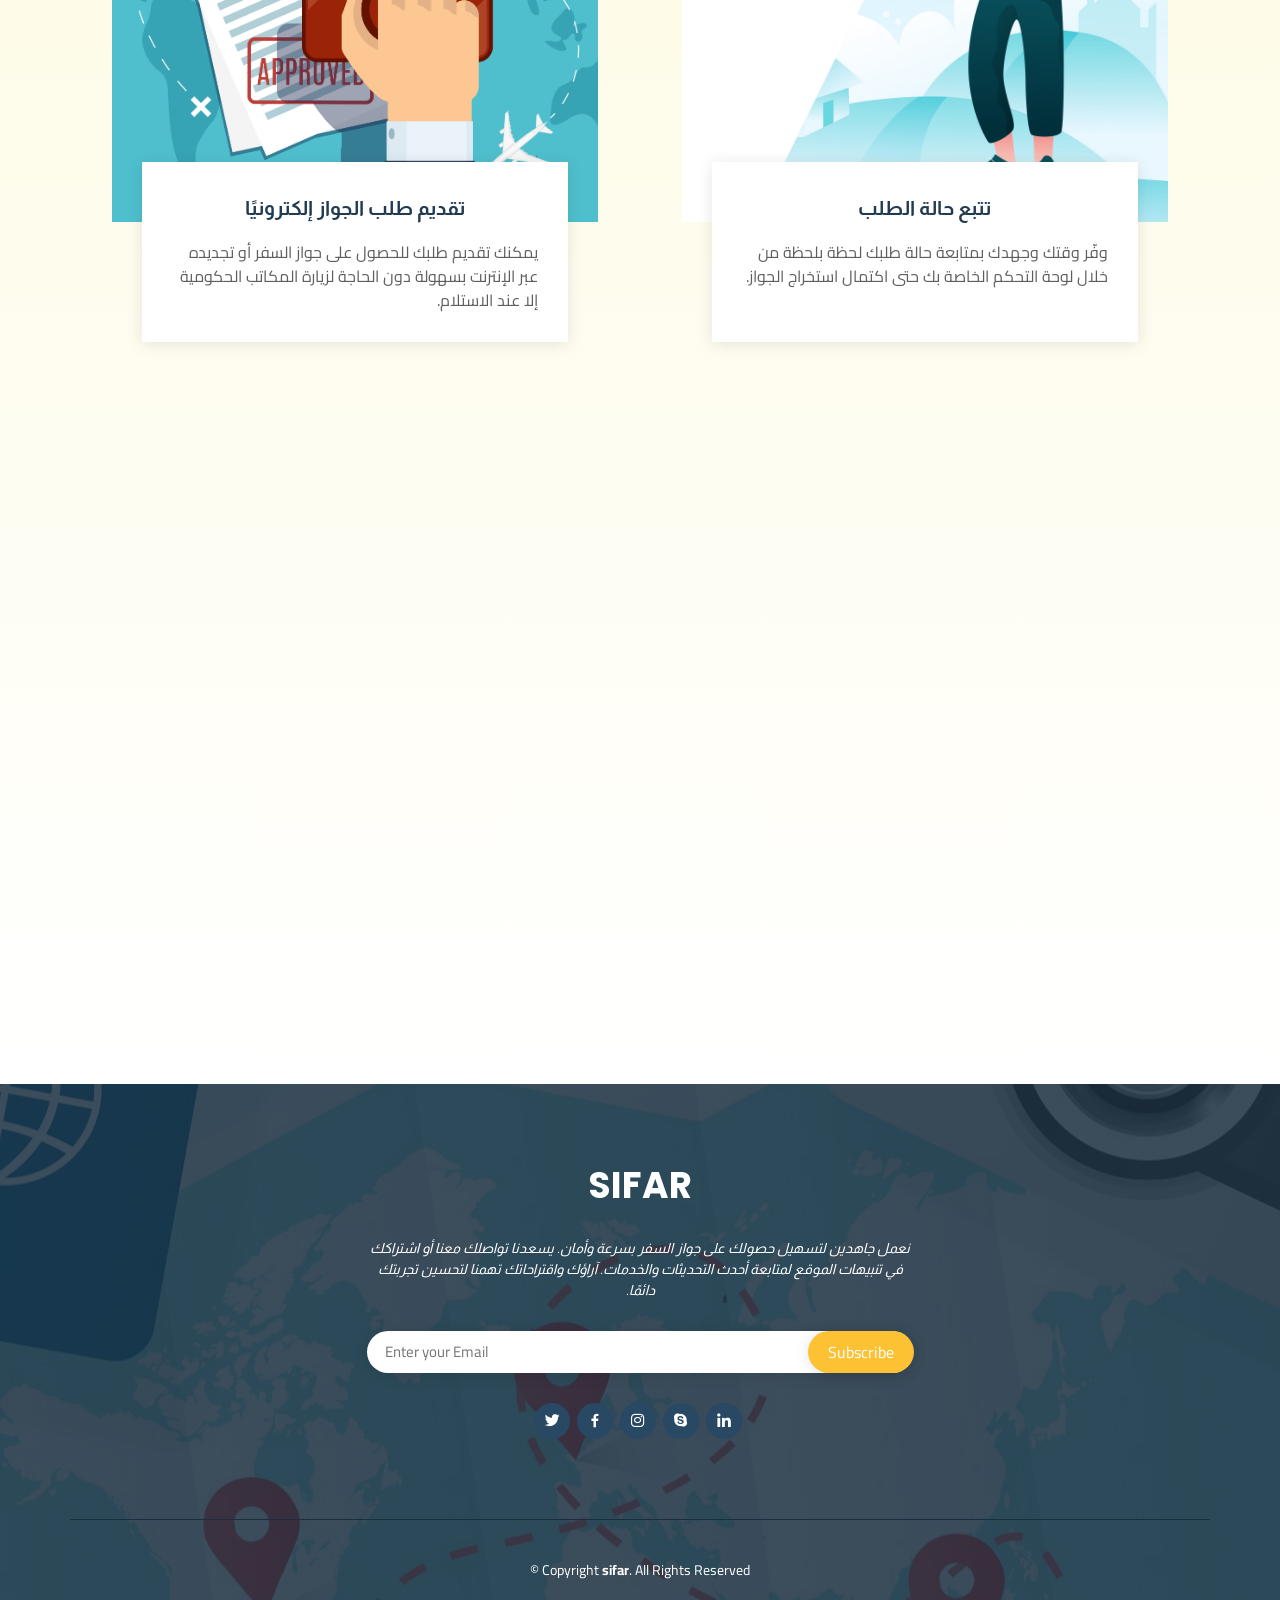
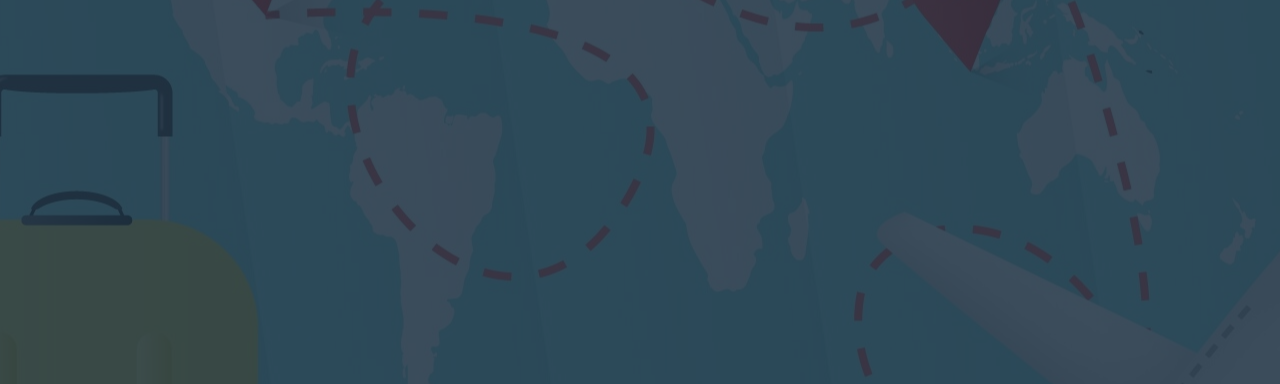
==== commit 4235b3e3: "scend commit c" ====
--- a/index.html
+++ b/index.html
@@ -9,7 +9,7 @@
   <meta content="" name="description">
   <meta content="" name="keywords">
 
-<!--  <!-- Favicons--> -->
+<!--Favicons-->
 <!--  <link href="assets/img/jar-with-fresh-honey (1).jpg" rel="icon">-->
 <!--  <link href="assets/img/jar-with-fresh-honey (1).jpg" rel="apple-touch-icon"> -->
 
@@ -64,7 +64,7 @@
         <h2 style="font-family: 'Almarai', sans-serif;">خدمة إلكترونية موثوقة وسريعة من مصلحة الهجرة والجوازات</h2>
         <a href="" class="btn-get-started scrollto">اطلب جوازك</a>
       </div>
-      <div class="col-lg-6 order-1 order-lg-2  my-5" data-aos="fade-left">
+      <div class="col-lg-6 order-1 order-lg-2  my-5 hero-img " data-aos="fade-left">
         <img src="assets/img/جواز-سفر-اليمن-scaled-1-780x470-removebg-preview.png"  alt="">
       </div>
     </div>
@@ -103,7 +103,7 @@
 
           </div>
       </section><!-- End About Section -->
-
+  </main>
 
       <!-- ======= Services Section ======= -->
       <section id="services" class="services section-bg">
